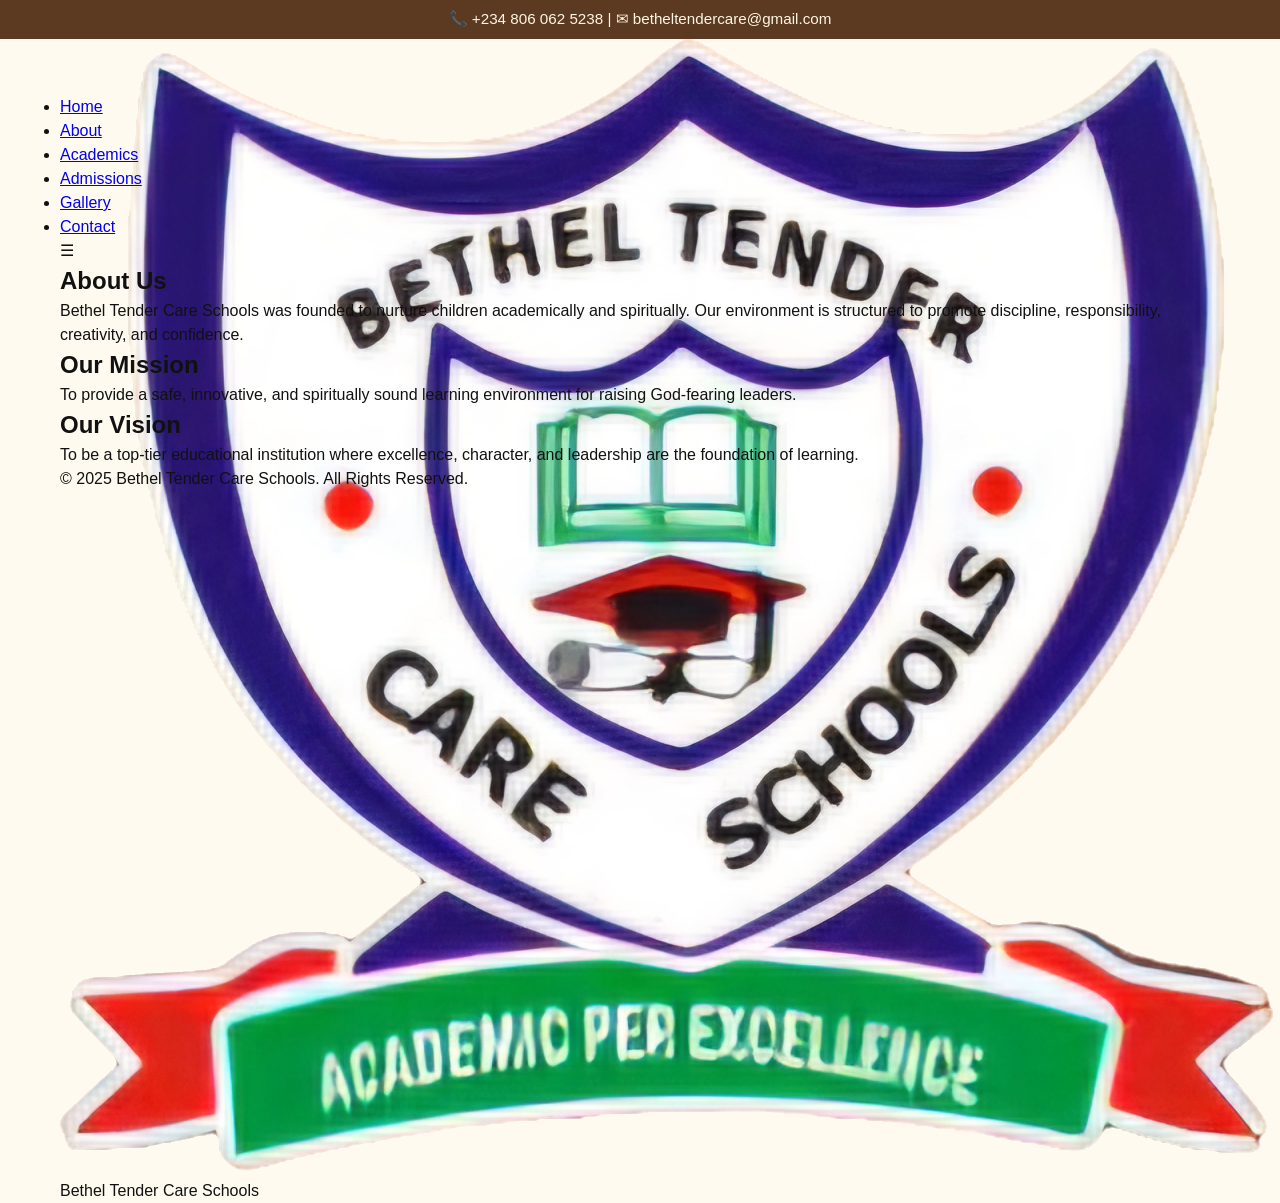
==== about.html @ 253cc8bd "update" ====
<!DOCTYPE html>
<html lang="en">
<head>
  <meta charset="UTF-8" />
  <meta name="viewport" content="width=device-width, initial-scale=1.0"/>
  <title>About Us - Bethel Tender Care Schools</title>
  <link rel="stylesheet" href="styleabt.css" />
  <script src="js/script.js" defer></script>
</head>
<body>

  <div class="top-bar">
    <p>📞 +234 806 062 5238 | ✉ betheltendercare@gmail.com</p>
  </div>

  <header>
    <div class="container nav-container">
      <div class="logo">
        <img src="logo.png" alt="Logo">
        <span>Bethel Tender Care Schools</span>
      </div>
      <nav id="navbar">
        <ul id="nav-links">
          <li><a href="index.html">Home</a></li>
          <li><a href="about.html" class="active">About</a></li>
          <li><a href="academics.html">Academics</a></li>
          <li><a href="admission.html">Admissions</a></li>
          <li><a href="gallery.html">Gallery</a></li>
          <li><a href="contact.html">Contact</a></li>
        </ul>
        <div class="menu-toggle" id="mobile-menu">☰</div>
      </nav>
    </div>
  </header>

  <section class="about-page">
    <div class="container">
      <h1>About Us</h1>
      <p>
        Bethel Tender Care Schools was founded to nurture children academically and spiritually. Our environment is structured to promote discipline, responsibility, creativity, and confidence.
      </p>
      <h2>Our Mission</h2>
      <p>To provide a safe, innovative, and spiritually sound learning environment for raising God-fearing leaders.</p>
      <h2>Our Vision</h2>
      <p>To be a top-tier educational institution where excellence, character, and leadership are the foundation of learning.</p>
    </div>
  </section>

  <footer>
    <div class="container">
      <p>&copy; 2025 Bethel Tender Care Schools. All Rights Reserved.</p>
    </div>
  </footer>

</body>
</html>
---- styleabt.css ----
/* ===== Base Reset ===== */
* {
  box-sizing: border-box;
  margin: 0;
  padding: 0;
  font-family: "Segoe UI", Arial, sans-serif;
}

body {
  background: #f8f9fa;
  color: #333;
  line-height: 1.6;
}

/* ===== Top Bar ===== */
.top-bar {
  background: #003366;
  color: #fff;
  font-size: 0.9rem;
  padding: 0.5rem 0;
  text-align: center;
}

/* ===== Header ===== */
.site-header {
  background: #fff;
  border-bottom: 2px solid #eee;
  padding: 1rem 0;
}

.header-inner {
  display: flex;
  align-items: center;
  justify-content: space-between;
}

.brand {
  display: flex;
  align-items: center;
}

.logo {
  height: 50px;
  margin-right: 10px;
}

.school-name {
  font-weight: bold;
  font-size: 1.2rem;
  color: #4e342e;
}

/* ===== Navigation ===== */
.nav ul {
  list-style: none;
  display: flex;
  gap: 1rem;
}

.nav a {
  text-decoration: none;
  color: #4e342e;
  font-weight: 500;
}

.nav a.cta {
  background: #4e342e;
  color: #fff;
  padding: 0.5rem 1rem;
  border-radius: 5px;
}

/* ===== Base / Reset ===== */
:root{
  --primary:#4e342e;
  --accent:#fffb7a;
  --muted:#6b7280;
  --bg:#f7f9fc;
  --glass: rgba(255,255,255,0.85);
  --card-shadow: 0 8px 20px rgba(12,32,63,0.08);
}
*{box-sizing:border-box;margin:0;padding:0}
body{
  font-family: "Segoe UI", Roboto, system-ui, -apple-system, "Helvetica Neue", Arial;
  color:#111;
  background: #fffaf0;
  -webkit-font-smoothing:antialiased;
  -moz-osx-font-smoothing:grayscale;
  line-height:1.5;
}
.container{max-width:1200px;margin:0 auto;padding:0 20px}

/* ===== Top Bar ===== */
.top-bar{
  background:var(--primary);
  color:#fdf6e3;
  font-size:0.95rem;
  padding:8px 0;
}
.top-bar .container{display:flex;justify-content:center;align-items:center}

/* ===== Header & Nav ===== */
.site-header{background:rgba(255,255,255,0.95);position:sticky;top:0;z-index:999;border-bottom:1px solid rgba(0,64,128,0.06)}
.header-inner{display:flex;align-items:center;justify-content:space-between;padding:12px 0}
.brand{display:flex;align-items:center;gap:12px}
.logo{height:56px;width:auto}
.school-name{font-weight:700;color:var(--primary);display:block}
.tagline{font-size:0.82rem;color:var(--muted)}
.nav{display:flex}
.nav ul{display:flex;gap:18px;align-items:center;list-style:none}
.nav a{color:var(--primary);text-decoration:none;font-weight:600;padding:6px 8px;border-radius:6px;transition:all .18s}
.nav a:hover{background:rgba(0,64,128,0.06)}
.nav .cta {
    background: var(--primary);
    color:#fdf6e3;
    padding: 8px 20px; /* enough space so text stays in one line */
    border-radius: 8px;
    white-space: nowrap; /* prevents text wrapping */
    display: inline-flex;
    align-items: center;
    justify-content: center;
    height: 40px;
}
.nav-toggle{display:none;background:none;border:0;font-size:1.4rem}

:root {
  --primary: #5c3a21;   /* Chocolate */
  --accent: #a97449;    /* Lighter chocolate for buttons/accents */
  --bg: #f8f3e7;        /* Cream background */
  --muted: #7a5c48;     /* Muted brown text */
  --card-shadow: 0 2px 8px rgba(0,0,0,0.12);
}

/* ===== HERO (parallax-ready) ===== */
.hero {
  min-height: 80vh;
  display: flex; align-items: center; justify-content: center; text-align: center;
  background-image: url('main.jpg'); /* REPLACE with your hero image */
  background-size: cover; background-position: center;
  position: relative; color: #fdf6e3; padding: 60px 20px;
}
.hero::before {
  content: "";
  position: absolute; inset: 0;
  background: linear-gradient(180deg, rgba(0,20,48,0.45),rgba(0,20,48,0.45));
}
.hero-inner { position: relative; z-index: 2; max-width: 980px; }
.hero-title { font-size: clamp(1.8rem, 4.2vw, 3.6rem); margin-bottom: 12px; font-weight: 800; letter-spacing: -0.02em; }
.hero-sub { font-size: 1.05rem; margin-bottom: 22px; opacity: 0.95; }
.hero-ctas { display: flex; gap: 12px; justify-content: center; flex-wrap: wrap; }

/* button styles */
.btn { display: inline-block; padding: 10px 18px; border-radius: 8px; text-decoration: none; font-weight: 700; }
.btn-primary { background: var(--accent); color: #fff; }
.btn-ghost { background: transparent; border: 1px solid rgba(255,255,255,0.25); color: #f8f3e7; }

/* ===== Sections ===== */
.section { padding: 72px 0; background: var(--bg); }
.section.alt { background: #fff; }
.section h2 { font-size: 1.6rem; color: var(--primary); margin-bottom: 12px; }
.lead { color: var(--muted); margin-bottom: 18px; }

/* ===== About grid ===== */
.about-grid { display: grid; grid-template-columns: 1fr 1fr; gap: 28px; align-items: center; }
.about-media img { width: 100%; height: 420px; object-fit: cover; border-radius: 12px; box-shadow: var(--card-shadow); }
.list-check { margin: 14px 0 18px; list-style: none; padding-left: 0; }
.list-check li { position: relative; padding-left: 28px; margin-bottom: 8px; }
.list-check li:before { content: "✓"; position: absolute; left: 0; color: var(--accent); font-weight: 700; }

/* ===== Features grid ===== */
.features-grid { display: grid; grid-template-columns: repeat(auto-fit,minmax(220px,1fr)); gap: 18px; margin-top: 18px; }
.feature { background: #fff; padding: 18px; border-radius: 10px; box-shadow: var(--card-shadow); text-align: center; }
.feature img { width: 56px; height: 56px; margin-bottom: 12px; opacity: 0.95; }

/* ===== Card grid ===== */
.card-grid { display: grid; grid-template-columns: repeat(auto-fit,minmax(220px,1fr)); gap: 18px; margin-top: 18px; }
.card { background: #fff; padding: 20px; border-radius: 10px; box-shadow: var(--card-shadow); }
.prog { background: #fff; padding: 18px; border-radius: 10px; box-shadow: var(--card-shadow); }

/* ===== Media row ===== */
.media-row { display: flex; gap: 28px; align-items: center; }
.media-row.reverse { flex-direction: row-reverse; }
.media-left img, .media-right img { width: 100%; height: 320px; object-fit: cover; border-radius: 10px; box-shadow: var(--card-shadow); }
.media-left, .media-right { flex: 1; }

/* ===== Stats / counters ===== */
.stats-grid { display: flex; gap: 18px; justify-content: space-between; margin-top: 18px; }
.stat { background: #fff; padding: 18px; border-radius: 10px; text-align: center; flex: 1; box-shadow: var(--card-shadow); }
.stat .count { font-size: 1.8rem; color: var(--primary); display: block; }

/* ===== Gallery grid ===== */
.gallery-grid { display: grid; grid-template-columns: repeat(auto-fit,minmax(220px,1fr)); gap: 12px; }
.gallery-grid .gallery-item { width: 100%; height: 180px; object-fit: cover; border-radius: 8px; cursor: pointer; transition: transform .28s; box-shadow: var(--card-shadow); }
.gallery-grid .gallery-item:hover { transform: translateY(-6px); }

/* ===== Video wrap ===== */
.video-wrap video { width: 100%; max-height: 520px; border-radius: 12px; box-shadow: var(--card-shadow); display: block; }

/* ===== Testimonials stylings ===== */
.testimonials {
  text-align: center;
  padding: 50px 20px;
  background: #f9f9f9;
}

.testimonials h2 {
  color: #004080;
  margin-bottom: 20px;
}

.testimonial-container {
  position: relative;
  max-width: 700px;
  margin: 0 auto;
  min-height: 120px;
}

.testimonial {
  display: none;
  font-style: italic;
  font-size: 1.1rem;
  color: #333;
}

.testimonial.active {
  display: block;
  animation: fadeIn 0.7s ease-in-out;
}

.testimonial span {
  display: block;
  margin-top: 10px;
  font-weight: bold;
  color: #004080;
}

.testimonial-buttons {
  margin-top: 15px;
}

.testimonial-buttons button {
  background: #004080;
  color: #fff;
  border: none;
  padding: 8px 14px;
  margin: 0 5px;
  border-radius: 5px;
  cursor: pointer;
}

.testimonial-buttons button:hover {
  background: #0066cc;
}

@keyframes fadeIn {
  from { opacity: 0; transform: translateY(10px); }
  to { opacity: 1; transform: translateY(0); }
}

/* ===== Teachers grid ===== */
.teacher-grid{display:grid;grid-template-columns:repeat(auto-fit,minmax(220px,1fr));gap:18px;margin-top:18px}
.teacher-card{background:#fff;padding:18px;border-radius:10px;text-align:center;box-shadow:var(--card-shadow)}
.teacher-card img{width:100%;height:220px;object-fit:cover;border-radius:8px;margin-bottom:12px}

/* ===== Timeline & events ===== */
.timeline{list-style:none;padding-left:0;margin-top:12px}
.timeline li{background:#fff;padding:12px;border-radius:8px;margin-bottom:8px;box-shadow:var(--card-shadow)}
.events-grid{display:grid;grid-template-columns:repeat(auto-fit,minmax(220px,1fr));gap:12px}
.event-card{background:#fff;padding:16px;border-radius:8px;box-shadow:var(--card-shadow)}

/* ===== Table ===== */
.fees-table{width:100%;border-collapse:collapse;margin-top:12px}
.fees-table th,.fees-table td{padding:12px;border:1px solid #eee;text-align:left}
.muted{color:var(--muted);font-size:0.95rem}

/* ===== FAQ accordion ===== */
.faq-list{margin-top:12px}
.faq-item{margin-bottom:8px}
.faq-q{width:100%;text-align:left;padding:12px;background:#fff;border-radius:8px;border:1px solid rgba(0,0,0,0.04);cursor:pointer;font-weight:700}
.faq-a{padding:12px 14px;background:#fff;border-radius:8px;border:1px solid rgba(0,0,0,0.04);display:none;margin-top:6px}

/* ===== CTA Banner ===== */
.cta-banner{background:linear-gradient(90deg,var(--accent),#f0c400);padding:36px 20px;text-align:center;border-radius:12px;margin:18px auto}
.cta-banner .large{padding:14px 26px;font-size:1.05rem}

/* ===== Footer ===== */
.site-footer{background:#0b1b2b;color:#fff;padding:28px 0;margin-top:18px}
.footer-grid{display:grid;grid-template-columns:repeat(auto-fit,minmax(180px,1fr));gap:18px}
.footer-links{list-style:none;padding-left:0}
.footer-links a{color:#fff;text-decoration:none;opacity:.9;display:block;margin-bottom:6px}

/* ===== Utility classes ===== */
.lead{font-size:1.02rem;color:var(--muted);margin-bottom:12px}

/* ===== Lightbox (gallery) ===== */
.lightbox{
  position:fixed;inset:0;background:rgba(0,0,0,0.8);display:flex;align-items:center;justify-content:center;z-index:2000;opacity:0;pointer-events:none;transition:opacity .25s
}
.lightbox.visible{opacity:1;pointer-events:auto}
.lightbox img{max-width:90%;max-height:90%;border-radius:8px;box-shadow:0 20px 60px rgba(0,0,0,0.6)}

/* ===== Responsive ===== */
@media (max-width:960px){
  .about-grid{grid-template-columns:1fr}
  .media-row{flex-direction:column}
  .nav ul{display:none}
  .nav-toggle{display:block}
}
@media (max-width:640px){
  .hero-title{font-size:1.8rem}
  .stat .count{font-size:1.2rem}
  .gallery-grid .gallery-item{height:130px}
  .media-left img,.media-right img{height:200px}
}
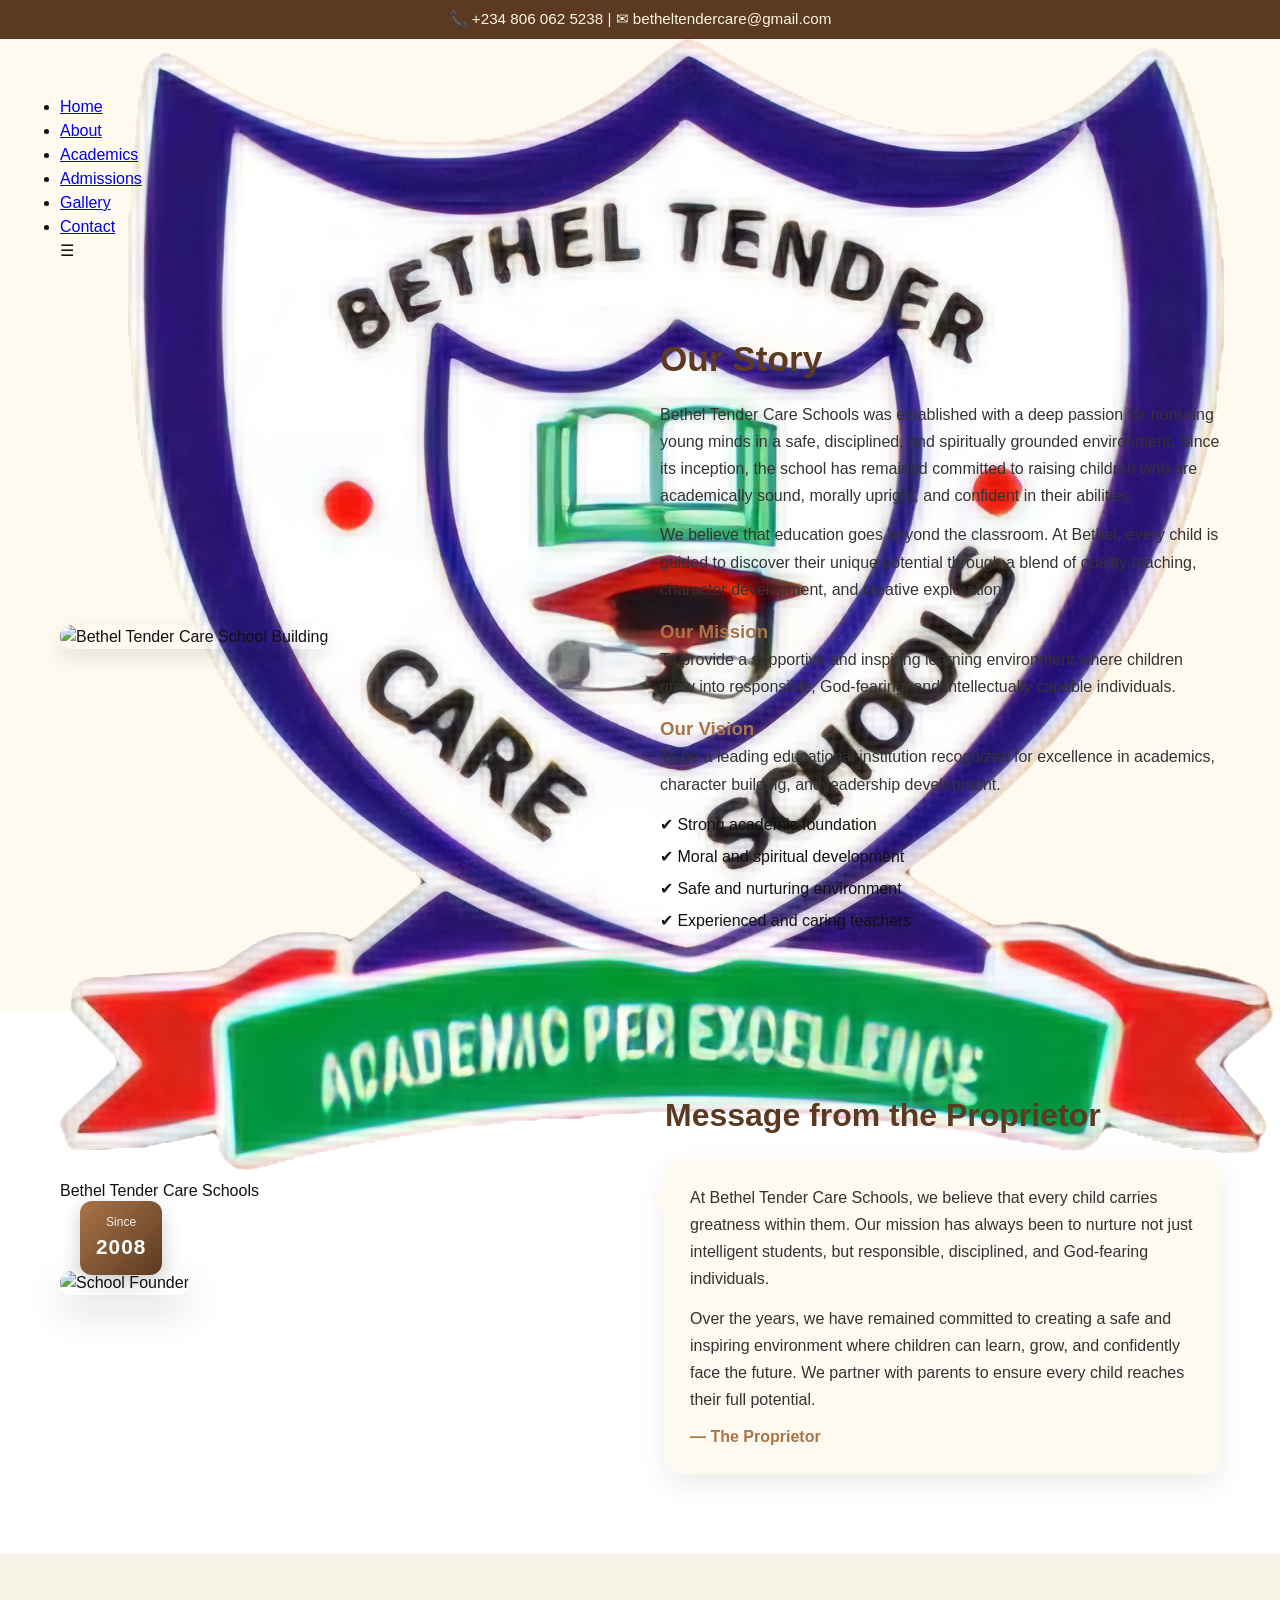
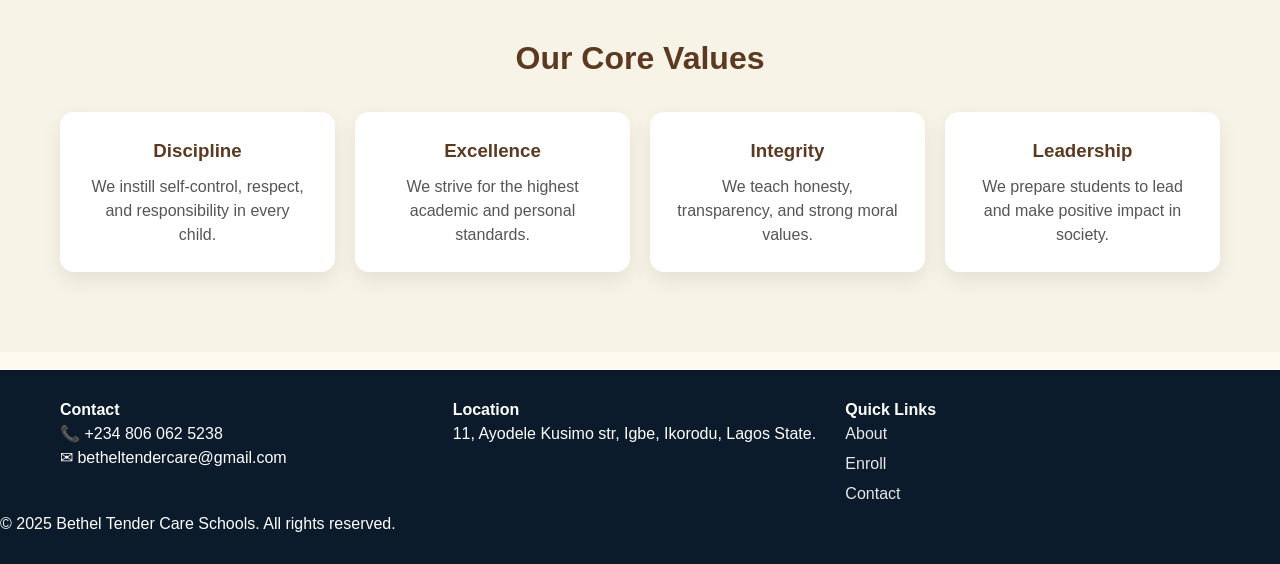
==== commit 3f4bedc6: "update" ====
--- a/about.html
+++ b/about.html
@@ -33,24 +33,148 @@
     </div>
   </header>
 
-  <section class="about-page">
-    <div class="container">
-      <h1>About Us</h1>
+  <section class="school-bio">
+  <div class="container bio-grid">
+
+    <!-- Image Side -->
+    <div class="bio-image">
+      <img src="school-building.jpg" alt="Bethel Tender Care School Building">
+    </div>
+
+    <!-- Text Side -->
+    <div class="bio-content">
+      <h1>Our Story</h1>
+
       <p>
-        Bethel Tender Care Schools was founded to nurture children academically and spiritually. Our environment is structured to promote discipline, responsibility, creativity, and confidence.
+        Bethel Tender Care Schools was established with a deep passion for nurturing young minds
+        in a safe, disciplined, and spiritually grounded environment. Since its inception,
+        the school has remained committed to raising children who are academically sound,
+        morally upright, and confident in their abilities.
       </p>
-      <h2>Our Mission</h2>
-      <p>To provide a safe, innovative, and spiritually sound learning environment for raising God-fearing leaders.</p>
-      <h2>Our Vision</h2>
-      <p>To be a top-tier educational institution where excellence, character, and leadership are the foundation of learning.</p>
+
+      <p>
+        We believe that education goes beyond the classroom. At Bethel, every child is guided
+        to discover their unique potential through a blend of quality teaching, character
+        development, and creative exploration.
+      </p>
+
+      <h3>Our Mission</h3>
+      <p>
+        To provide a supportive and inspiring learning environment where children grow into
+        responsible, God-fearing, and intellectually capable individuals.
+      </p>
+
+      <h3>Our Vision</h3>
+      <p>
+        To be a leading educational institution recognized for excellence in academics,
+        character building, and leadership development.
+      </p>
+
+      <!-- Highlight Points -->
+      <ul class="bio-highlights">
+        <li>✔ Strong academic foundation</li>
+        <li>✔ Moral and spiritual development</li>
+        <li>✔ Safe and nurturing environment</li>
+        <li>✔ Experienced and caring teachers</li>
+      </ul>
+
     </div>
-  </section>
 
-  <footer>
-    <div class="container">
-      <p>&copy; 2025 Bethel Tender Care Schools. All Rights Reserved.</p>
+  </div>
+</section>
+
+<!-- ===== FOUNDER SECTION ===== -->
+<section class="founder-section">
+  <div class="container founder-grid">
+
+    <div class="founder-image">
+  <img src="founder.jpg" alt="School Founder">
+
+  <!-- Badge -->
+  <div class="since-badge">
+    <span>Since</span>
+    <strong>2008</strong>
+  </div>
+</div>
+
+    <!-- Founder Message -->
+    <div class="founder-content">
+      <h2>Message from the Proprietor</h2>
+
+      <div class="speech-card">
+        <p>
+          At Bethel Tender Care Schools, we believe that every child carries
+          greatness within them. Our mission has always been to nurture not just
+          intelligent students, but responsible, disciplined, and God-fearing individuals.
+        </p>
+
+        <p>
+          Over the years, we have remained committed to creating a safe and
+          inspiring environment where children can learn, grow, and confidently
+          face the future. We partner with parents to ensure every child reaches
+          their full potential.
+        </p>
+
+        <span class="founder-name">— The Proprietor</span>
+      </div>
+    </div>
+
+  </div>
+</section>
+
+
+<!-- ===== VALUES SECTION ===== -->
+<section class="values-section">
+  <div class="container">
+    <h2>Our Core Values</h2>
+
+    <div class="values-grid">
+      <div class="value-card">
+        <h3>Discipline</h3>
+        <p>We instill self-control, respect, and responsibility in every child.</p>
+      </div>
+
+      <div class="value-card">
+        <h3>Excellence</h3>
+        <p>We strive for the highest academic and personal standards.</p>
+      </div>
+
+      <div class="value-card">
+        <h3>Integrity</h3>
+        <p>We teach honesty, transparency, and strong moral values.</p>
+      </div>
+
+      <div class="value-card">
+        <h3>Leadership</h3>
+        <p>We prepare students to lead and make positive impact in society.</p>
+      </div>
+    </div>
+  </div>
+</section>
+
+ <!-- 17 — Contact & Footer -->
+  <footer class="site-footer">
+    <div class="container footer-grid">
+      <div>
+        <h4>Contact</h4>
+        <p>📞 +234 806 062 5238<br/>✉ betheltendercare@gmail.com</p>
+      </div>
+      <div>
+        <h4>Location</h4>
+        <p>11, Ayodele Kusimo str, Igbe, Ikorodu, Lagos State.</p>
+      </div>
+      <div>
+        <h4>Quick Links</h4>
+        <ul class="footer-links">
+          <li><a href="about.html">About</a></li>
+          <li><a href="enroll.html">Enroll</a></li>
+          <li><a href="https://wa.me/2348060625238">Contact</a></li>
+        </ul>
+      </div>
+    </div>
+    <div class="copyright">
+      &copy; 2025 Bethel Tender Care Schools. All rights reserved.
     </div>
   </footer>
-
 </body>
 </html>
--- a/styleabt.css
+++ b/styleabt.css
@@ -311,4 +311,220 @@
   .stat .count{font-size:1.2rem}
   .gallery-grid .gallery-item{height:130px}
   .media-left img,.media-right img{height:200px}
-}              +}              
+
+/* ===== SCHOOL BIO SECTION ===== */
+.school-bio {
+  padding: 70px 0;
+  background: #fffaf0;
+}
+
+.bio-grid {
+  display: grid;
+  grid-template-columns: 1fr 1fr;
+  gap: 40px;
+  align-items: center;
+}
+
+/* Image */
+.bio-image img {
+  width: 100%;
+  height: 420px;
+  object-fit: cover;
+  border-radius: 12px;
+  box-shadow: 0 8px 20px rgba(0,0,0,0.1);
+}
+
+/* Text */
+.bio-content h1 {
+  font-size: 2.2rem;
+  color: #5c3a21;
+  margin-bottom: 15px;
+}
+
+.bio-content h3 {
+  margin-top: 15px;
+  color: #a97449;
+}
+
+.bio-content p {
+  margin-bottom: 12px;
+  color: #333;
+  line-height: 1.7;
+}
+
+/* Highlights */
+.bio-highlights {
+  list-style: none;
+  margin-top: 15px;
+}
+
+.bio-highlights li {
+  margin-bottom: 8px;
+  font-weight: 500;
+}
+
+/* Responsive */
+@media (max-width: 768px) {
+  .bio-grid {
+    grid-template-columns: 1fr;
+  }
+
+  .bio-image img {
+    height: 250px;
+  }
+}
+
+/* ===== FOUNDER SECTION ===== */
+.founder-section {
+  padding: 80px 0;
+  background: #fff;
+}
+
+.founder-grid {
+  display: grid;
+  grid-template-columns: 1fr 1fr;
+  gap: 50px;
+  align-items: center;
+}
+
+/* Image */
+.founder-image img {
+  width: 100%;
+  height: 450px;
+  object-fit: cover;
+  border-radius: 16px;
+  box-shadow: 0 15px 40px rgba(0,0,0,0.15);
+}
+
+/* Content */
+.founder-content h2 {
+  font-size: 2rem;
+  color: #5c3a21;
+  margin-bottom: 20px;
+}
+
+/* Speech Card */
+.speech-card {
+  background: #fffaf0;
+  padding: 25px;
+  border-radius: 16px;
+  box-shadow: 0 10px 30px rgba(0,0,0,0.08);
+  position: relative;
+}
+
+/* Speech bubble effect */
+.speech-card::before {
+  content: "";
+  position: absolute;
+  left: -10px;
+  top: 30px;
+  width: 20px;
+  height: 20px;
+  background: #fffaf0;
+  transform: rotate(45deg);
+}
+
+.speech-card p {
+  margin-bottom: 12px;
+  line-height: 1.7;
+  color: #333;
+}
+
+.founder-name {
+  display: block;
+  margin-top: 10px;
+  font-weight: bold;
+  color: #a97449;
+}
+
+
+/* ===== VALUES SECTION ===== */
+.values-section {
+  padding: 80px 0;
+  background: #f8f3e7;
+  text-align: center;
+}
+
+.values-section h2 {
+  font-size: 2rem;
+  color: #5c3a21;
+  margin-bottom: 30px;
+}
+
+/* Grid */
+.values-grid {
+  display: grid;
+  grid-template-columns: repeat(auto-fit, minmax(220px, 1fr));
+  gap: 20px;
+}
+
+/* Cards */
+.value-card {
+  background: #fff;
+  padding: 25px;
+  border-radius: 14px;
+  box-shadow: 0 8px 20px rgba(0,0,0,0.08);
+  transition: 0.3s;
+}
+
+.value-card h3 {
+  color: #5c3a21;
+  margin-bottom: 10px;
+}
+
+.value-card p {
+  color: #555;
+}
+
+/* Hover effect */
+.value-card:hover {
+  transform: translateY(-8px);
+  box-shadow: 0 15px 35px rgba(0,0,0,0.12);
+}
+
+
+/* ===== RESPONSIVE ===== */
+@media (max-width: 768px) {
+  .founder-grid {
+    grid-template-columns: 1fr;
+  }
+
+  .founder-image img {
+    height: 300px;
+  }
+}
+
+/* Make image container relative */
+.founder-image {
+  position: relative;
+}
+
+/* Badge styling */
+.since-badge {
+  position: absolute;
+  bottom: 20px;
+  left: 20px;
+
+  background: linear-gradient(135deg, #a97449, #5c3a21);
+  color: #fff;
+  padding: 12px 16px;
+  border-radius: 12px;
+
+  box-shadow: 0 8px 20px rgba(0,0,0,0.2);
+
+  text-align: center;
+}
+
+/* Small text */
+.since-badge span {
+  display: block;
+  font-size: 0.75rem;
+  opacity: 0.9;
+}
+
+/* Big year */
+.since-badge strong {
+  font-size: 1.3rem;
+  letter-spacing: 1px;
+}
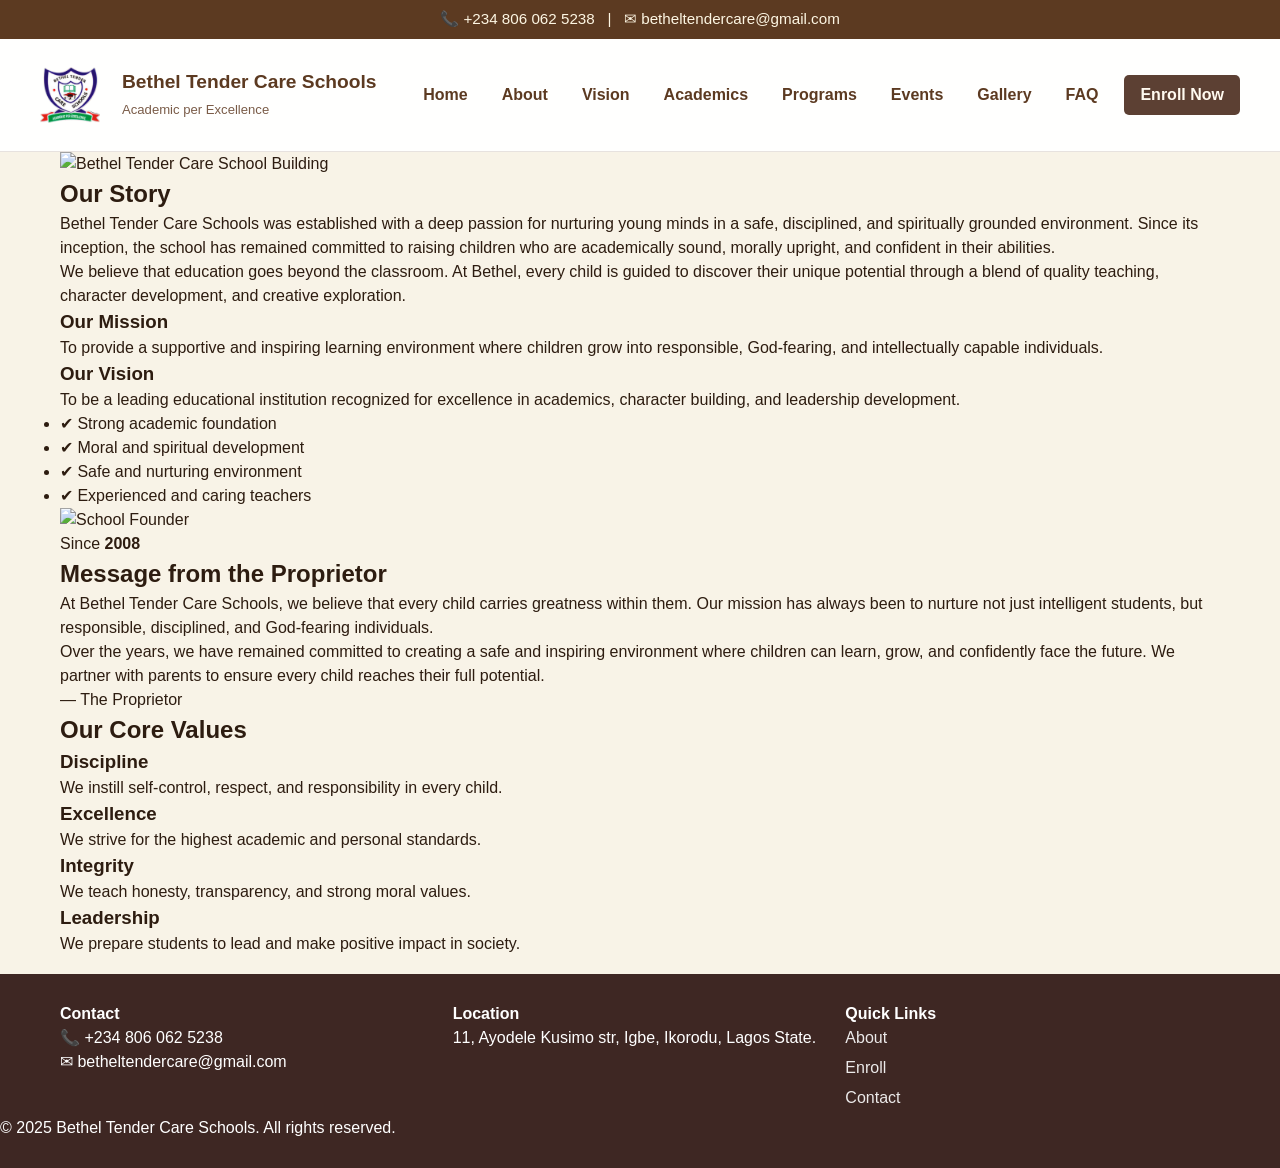
==== commit a53acd88: "update" ====
--- a/about.html
+++ b/about.html
@@ -1,34 +1,46 @@
 <!DOCTYPE html>
 <html lang="en">
 <head>
-  <meta charset="UTF-8" />
-  <meta name="viewport" content="width=device-width, initial-scale=1.0"/>
-  <title>About Us - Bethel Tender Care Schools</title>
-  <link rel="stylesheet" href="styleabt.css" />
-  <script src="js/script.js" defer></script>
+  <meta charset="utf-8" />
+  <meta name="viewport" content="width=device-width,initial-scale=1" />
+  <title>Bethel Tender Care Schools — Home</title>
+  <link rel="stylesheet" href="style.css" />
 </head>
 <body>
-
+  <!-- Top bar -->
   <div class="top-bar">
-    <p>📞 +234 806 062 5238 | ✉ betheltendercare@gmail.com</p>
+    <div class="container">
+      📞 +234 806 062 5238 &nbsp; | &nbsp; ✉ betheltendercare@gmail.com
+    </div>
   </div>
 
-  <header>
-    <div class="container nav-container">
-      <div class="logo">
-        <img src="logo.png" alt="Logo">
-        <span>Bethel Tender Care Schools</span>
+  <!-- Header / Nav -->
+  <header class="site-header">
+    <div class="container header-inner">
+      <div class="brand">
+        <img src="logo.png" alt="Bethel Tender Care logo" class="logo" />
+        <div class="brand-text">
+          <span class="school-name">Bethel Tender Care Schools</span>
+          <span class="tagline">Academic per Excellence</span>
+        </div>
       </div>
-      <nav id="navbar">
-        <ul id="nav-links">
-          <li><a href="index.html">Home</a></li>
-          <li><a href="about.html" class="active">About</a></li>
-          <li><a href="academics.html">Academics</a></li>
-          <li><a href="admission.html">Admissions</a></li>
-          <li><a href="gallery.html">Gallery</a></li>
-          <li><a href="contact.html">Contact</a></li>
+
+      <button id="navToggle" aria-expanded="false" aria-controls="mainNav" class="nav-toggle">
+        ☰
+      </button>
+
+      <nav id="mainNav" class="nav">
+        <ul>
+          <li><a href="#hero">Home</a></li>
+          <li><a href="#about">About</a></li>
+          <li><a href="#vision">Vision</a></li>
+          <li><a href="#academics">Academics</a></li>
+          <li><a href="#programs">Programs</a></li>
+          <li><a href="#events">Events</a></li>
+          <li><a href="#gallery">Gallery</a></li>
+          <li><a href="#faq">FAQ</a></li>
+          <li><a class="cta" href="enroll.html">Enroll Now</a></li>
         </ul>
-        <div class="menu-toggle" id="mobile-menu">☰</div>
       </nav>
     </div>
   </header>
--- a/style.css
+++ b/style.css
@@ -0,0 +1,338 @@
+/* ===== Base Reset ===== */
+* {
+  box-sizing: border-box;
+  margin: 0;
+  padding: 0;
+  font-family: "Segoe UI", Arial, sans-serif;
+}
+
+body {
+  background: #fffaf0; /* cream background */
+  color: #3e2b20;      /* dark cocoa text */
+  line-height: 1.6;
+}
+
+/* ===== Top Bar ===== */
+.top-bar {
+  background: #4e342e; /* chocolate */
+  color: #fdf6e3;      /* cream text */
+  font-size: 0.9rem;
+  padding: 0.5rem 0;
+  text-align: center;
+}
+
+/* ===== Header ===== */
+.site-header {
+  background: #fff;
+  border-bottom: 2px solid #eee;
+  padding: 1rem 0;
+}
+
+.header-inner {
+  display: flex;
+  align-items: center;
+  justify-content: space-between;
+}
+
+.brand {
+  display: flex;
+  align-items: center;
+}
+
+.logo {
+  height: 50px;
+  margin-right: 10px;
+}
+
+.school-name {
+  font-weight: bold;
+  font-size: 1.2rem;
+  color: #5c4033; /* chocolate */
+}
+
+/* ===== Navigation ===== */
+.nav ul {
+  list-style: none;
+  display: flex;
+  gap: 1rem;
+}
+
+.nav a {
+  text-decoration: none;
+  color: #5c4033; /* chocolate */
+  font-weight: 500;
+}
+
+.nav a.cta {
+  background: #5c4033; /* chocolate button */
+  color: #fffaf0;      /* cream text */
+  padding: 0.5rem 1rem;
+  border-radius: 5px;
+}
+
+/* ===== Base / Reset ===== */
+:root{
+  --primary:#5c4033;       /* chocolate */
+  --accent:#d2b48c;        /* tan/cream accent */
+  --muted:#7a6a5a;         /* cocoa muted */
+  --bg:#fffaf0;            /* cream */
+  --glass: rgba(255,255,255,0.85);
+  --card-shadow: 0 8px 20px rgba(92,64,51,0.08);
+}
+*{box-sizing:border-box;margin:0;padding:0}
+body{
+  font-family: "Segoe UI", Roboto, system-ui, -apple-system, "Helvetica Neue", Arial;
+  color:#2d1c10;
+  background: var(--bg);
+  -webkit-font-smoothing:antialiased;
+  -moz-osx-font-smoothing:grayscale;
+  line-height:1.5;
+}
+.container{max-width:1200px;margin:0 auto;padding:0 20px}
+
+/* ===== Top Bar ===== */
+.top-bar{
+  background:var(--primary);
+  color:#fdf6e3;
+  font-size:0.95rem;
+  padding:8px 0;
+}
+.top-bar .container{display:flex;justify-content:center;align-items:center}
+
+/* ===== Header & Nav ===== */
+.site-header{background:rgba(255,255,255,0.95);position:sticky;top:0;z-index:999;border-bottom:1px solid rgba(92,64,51,0.15)}
+.header-inner{display:flex;align-items:center;justify-content:space-between;padding:12px 0}
+.brand{display:flex;align-items:center;gap:12px}
+.logo{height:56px;width:auto}
+.school-name{font-weight:700;color:var(--primary);display:block}
+.tagline{font-size:0.82rem;color:var(--muted)}
+.nav{display:flex}
+.nav ul{display:flex;gap:18px;align-items:center;list-style:none}
+.nav a{color:var(--primary);text-decoration:none;font-weight:600;padding:6px 8px;border-radius:6px;transition:all .18s}
+.nav a:hover{background:rgba(92,64,51,0.08)}
+.nav .cta {
+    background: var(--primary);
+    color:#fdf6e3;
+    padding: 8px 20px;
+    border-radius: 8px;
+    white-space: nowrap;
+    display: inline-flex;
+    align-items: center;
+    justify-content: center;
+    height: 40px;
+}
+.nav-toggle{display:none;background:none;border:0;font-size:1.4rem}
+
+:root {
+  --primary: #5c3a21;   /* Chocolate */
+  --accent: #a97449;    /* Lighter chocolate for buttons/accents */
+  --bg: #f8f3e7;        /* Cream background */
+  --muted: #7a5c48;     /* Muted brown text */
+  --card-shadow: 0 2px 8px rgba(0,0,0,0.12);
+}
+
+/* ===== HERO (parallax-ready) ===== */
+.hero {
+  min-height: 80vh;
+  display: flex; align-items: center; justify-content: center; text-align: center;
+  background-image: url('main.jpg'); /* REPLACE with your hero image */
+  background-size: cover; background-position: center;
+  position: relative; color: #f8f3e7; padding: 60px 20px;
+}
+.hero::before {
+  background: rgba(0,0,0,0.5);
+}
+
+.hero-inner { position: relative; z-index: 2; max-width: 980px; }
+.hero-title { font-size: clamp(1.8rem, 4.2vw, 3.6rem); margin-bottom: 12px; font-weight: 800; letter-spacing: -0.02em; }
+.hero-sub { font-size: 1.05rem; margin-bottom: 22px; opacity: 0.95; }
+.hero-ctas { display: flex; gap: 12px; justify-content: center; flex-wrap: wrap; }
+
+/* button styles */
+.btn { display: inline-block; padding: 10px 18px; border-radius: 8px; text-decoration: none; font-weight: 700; }
+.btn-primary { background: var(--accent); color: #fff; }
+.btn-ghost { background: transparent; border: 1px solid rgba(255,255,255,0.25); color: #f8f3e7; }
+.btn:hover {
+  transform: translateY(-2px);
+  box-shadow: 0 6px 14px rgba(0,0,0,0.15);
+}
+
+/* ===== Sections ===== */
+.section { padding: 72px 0; background: var(--bg); }
+.section.alt { background: #fff; }
+.section h2 { font-size: 1.6rem; color: var(--primary); margin-bottom: 12px; }
+.lead { color: var(--muted); margin-bottom: 18px; }
+
+/* ===== About grid ===== */
+.about-grid { display: grid; grid-template-columns: 1fr 1fr; gap: 28px; align-items: center; }
+.about-media img { width: 100%; height: 420px; object-fit: cover; border-radius: 12px; box-shadow: var(--card-shadow); }
+.list-check { margin: 14px 0 18px; list-style: none; padding-left: 0; }
+.list-check li { position: relative; padding-left: 28px; margin-bottom: 8px; }
+.list-check li:before { content: "✓"; position: absolute; left: 0; color: var(--accent); font-weight: 700; }
+
+/* ===== Features grid ===== */
+.features-grid { display: grid; grid-template-columns: repeat(auto-fit,minmax(220px,1fr)); gap: 18px; margin-top: 18px; }
+.feature { background: #fff; padding: 18px; border-radius: 10px; box-shadow: var(--card-shadow); text-align: center; }
+.feature img { width: 56px; height: 56px; margin-bottom: 12px; opacity: 0.95; }
+
+/* ===== Card grid ===== */
+.card-grid { display: grid; grid-template-columns: repeat(auto-fit,minmax(220px,1fr)); gap: 18px; margin-top: 18px; }
+.card { background: #fff; padding: 20px; border-radius: 10px; box-shadow: var(--card-shadow); }
+.prog { background: #fff; padding: 18px; border-radius: 10px; box-shadow: var(--card-shadow); }
+.card:hover, .feature:hover {
+  transform: translateY(-5px);
+  transition: 0.3s;
+}
+
+/* ===== Media row ===== */
+.media-row { display: flex; gap: 28px; align-items: center; }
+.media-row.reverse { flex-direction: row-reverse; }
+.media-left img, .media-right img { width: 100%; height: 320px; object-fit: cover; border-radius: 10px; box-shadow: var(--card-shadow); }
+.media-left, .media-right { flex: 1; }
+
+/* ===== Stats / counters ===== */
+.stats-grid { display: flex; gap: 18px; justify-content: space-between; margin-top: 18px; }
+.stat { background: #fff; padding: 18px; border-radius: 10px; text-align: center; flex: 1; box-shadow: var(--card-shadow); }
+.stat .count { font-size: 1.8rem; color: var(--primary); display: block; }
+
+/* ===== Gallery grid ===== */
+.gallery-grid { display: grid; grid-template-columns: repeat(auto-fit,minmax(220px,1fr)); gap: 12px; }
+.gallery-grid .gallery-item { width: 100%; height: 180px; object-fit: cover; border-radius: 8px; cursor: pointer; transition: transform .28s; box-shadow: var(--card-shadow); }
+.gallery-grid .gallery-item:hover { transform: translateY(-6px); }
+
+/* ===== Video wrap ===== */
+.video-wrap video { width: 100%; max-height: 520px; border-radius: 12px; box-shadow: var(--card-shadow); display: block; }
+
+/* ===== Testimonials stylings ===== */
+.testimonials {
+  text-align: center;
+  padding: 50px 20px;
+  background: #fdf5e6; /* cream background */
+}
+
+.testimonials h2 {
+  color: var(--primary);
+  margin-bottom: 20px;
+}
+
+.testimonial-container {
+  position: relative;
+  max-width: 700px;
+  margin: 0 auto;
+  min-height: 120px;
+}
+
+.testimonial {
+  display: none;
+  font-style: italic;
+  font-size: 1.1rem;
+  color: #3e2b20;
+}
+
+.testimonial.active {
+  display: block;
+  animation: fadeIn 0.7s ease-in-out;
+}
+
+.testimonial span {
+  display: block;
+  margin-top: 10px;
+  font-weight: bold;
+  color: var(--primary);
+}
+
+.testimonial-buttons {
+  margin-top: 15px;
+}
+
+.testimonial-buttons button {
+  background: var(--primary);
+  color: #fffaf0;
+  border: none;
+  padding: 8px 14px;
+  margin: 0 5px;
+  border-radius: 5px;
+  cursor: pointer;
+}
+
+.testimonial-buttons button:hover {
+  background: #3e2723; /* deeper chocolate */
+}
+
+@keyframes fadeIn {
+  from { opacity: 0; transform: translateY(10px); }
+  to { opacity: 1; transform: translateY(0); }
+}
+
+/* ===== Teachers grid ===== */
+.teacher-grid{display:grid;grid-template-columns:repeat(auto-fit,minmax(220px,1fr));gap:18px;margin-top:18px}
+.teacher-card{background:#fff;padding:18px;border-radius:10px;text-align:center;box-shadow:var(--card-shadow)}
+.teacher-card img{width:100%;height:220px;object-fit:cover;border-radius:8px;margin-bottom:12px}
+
+/* ===== Timeline & events ===== */
+.timeline{list-style:none;padding-left:0;margin-top:12px}
+.timeline li{background:#fff;padding:12px;border-radius:8px;margin-bottom:8px;box-shadow:var(--card-shadow)}
+.events-grid{display:grid;grid-template-columns:repeat(auto-fit,minmax(220px,1fr));gap:12px}
+.event-card{background:#fff;padding:16px;border-radius:8px;box-shadow:var(--card-shadow)}
+
+/* ===== Table ===== */
+.fees-table{width:100%;border-collapse:collapse;margin-top:12px}
+.fees-table th,.fees-table td{padding:12px;border:1px solid #eee;text-align:left}
+.muted{color:var(--muted);font-size:0.95rem}
+
+/* ===== FAQ accordion ===== */
+.faq-list{margin-top:12px}
+.faq-item{margin-bottom:8px}
+.faq-q{width:100%;text-align:left;padding:12px;background:#fff;border-radius:8px;border:1px solid rgba(0,0,0,0.04);cursor:pointer;font-weight:700}
+.faq-a{padding:12px 14px;background:#fff;border-radius:8px;border:1px solid rgba(0,0,0,0.04);display:none;margin-top:6px}
+
+/* ===== CTA Banner ===== */
+.cta-banner{background:linear-gradient(90deg,var(--accent),#f0c400);padding:36px 20px;text-align:center;border-radius:12px;margin:18px auto}
+.cta-banner .large{padding:14px 26px;font-size:1.05rem}
+
+/* ===== Footer ===== */
+.site-footer{background:#0b1b2b;color:#fff;padding:28px 0;margin-top:18px}
+.footer-grid{display:grid;grid-template-columns:repeat(auto-fit,minmax(180px,1fr));gap:18px}
+.footer-links{list-style:none;padding-left:0}
+.footer-links a{color:#fff;text-decoration:none;opacity:.9;display:block;margin-bottom:6px}
+
+/* ===== Utility classes ===== */
+.lead{font-size:1.02rem;color:var(--muted);margin-bottom:12px}
+
+/* ===== Lightbox (gallery) ===== */
+.lightbox{
+  position:fixed;inset:0;background:rgba(0,0,0,0.8);display:flex;align-items:center;justify-content:center;z-index:2000;opacity:0;pointer-events:none;transition:opacity .25s
+}
+.lightbox.visible{opacity:1;pointer-events:auto}
+.lightbox img{max-width:90%;max-height:90%;border-radius:8px;box-shadow:0 20px 60px rgba(0,0,0,0.6)}
+
+/* ===== Responsive ===== */
+@media (max-width:960px){
+  .about-grid{grid-template-columns:1fr}
+  .media-row{flex-direction:column}
+  .nav ul{display:none}
+  .nav-toggle{display:block}
+}
+@media (max-width:640px){
+  .hero-title{font-size:1.8rem}
+  .stat .count{font-size:1.2rem}
+  .gallery-grid .gallery-item{height:130px}
+  .media-left img,.media-right img{height:200px}
+}
+
+.nav ul.show {
+  display: flex;
+  flex-direction: column;
+  background: white;
+  position: absolute;
+  top: 70px;
+  right: 20px;
+  padding: 15px;
+  border-radius: 10px;
+  box-shadow: 0 10px 25px rgba(0,0,0,0.1);
+}
+
+
+/* ===== Footer ===== */
+.site-footer{background:#3e2723;color:#fff;padding:28px 0;margin-top:18px}
+.footer-links a{color:#fff;text-decoration:none;opacity:.9;display:block;margin-bottom:6px}
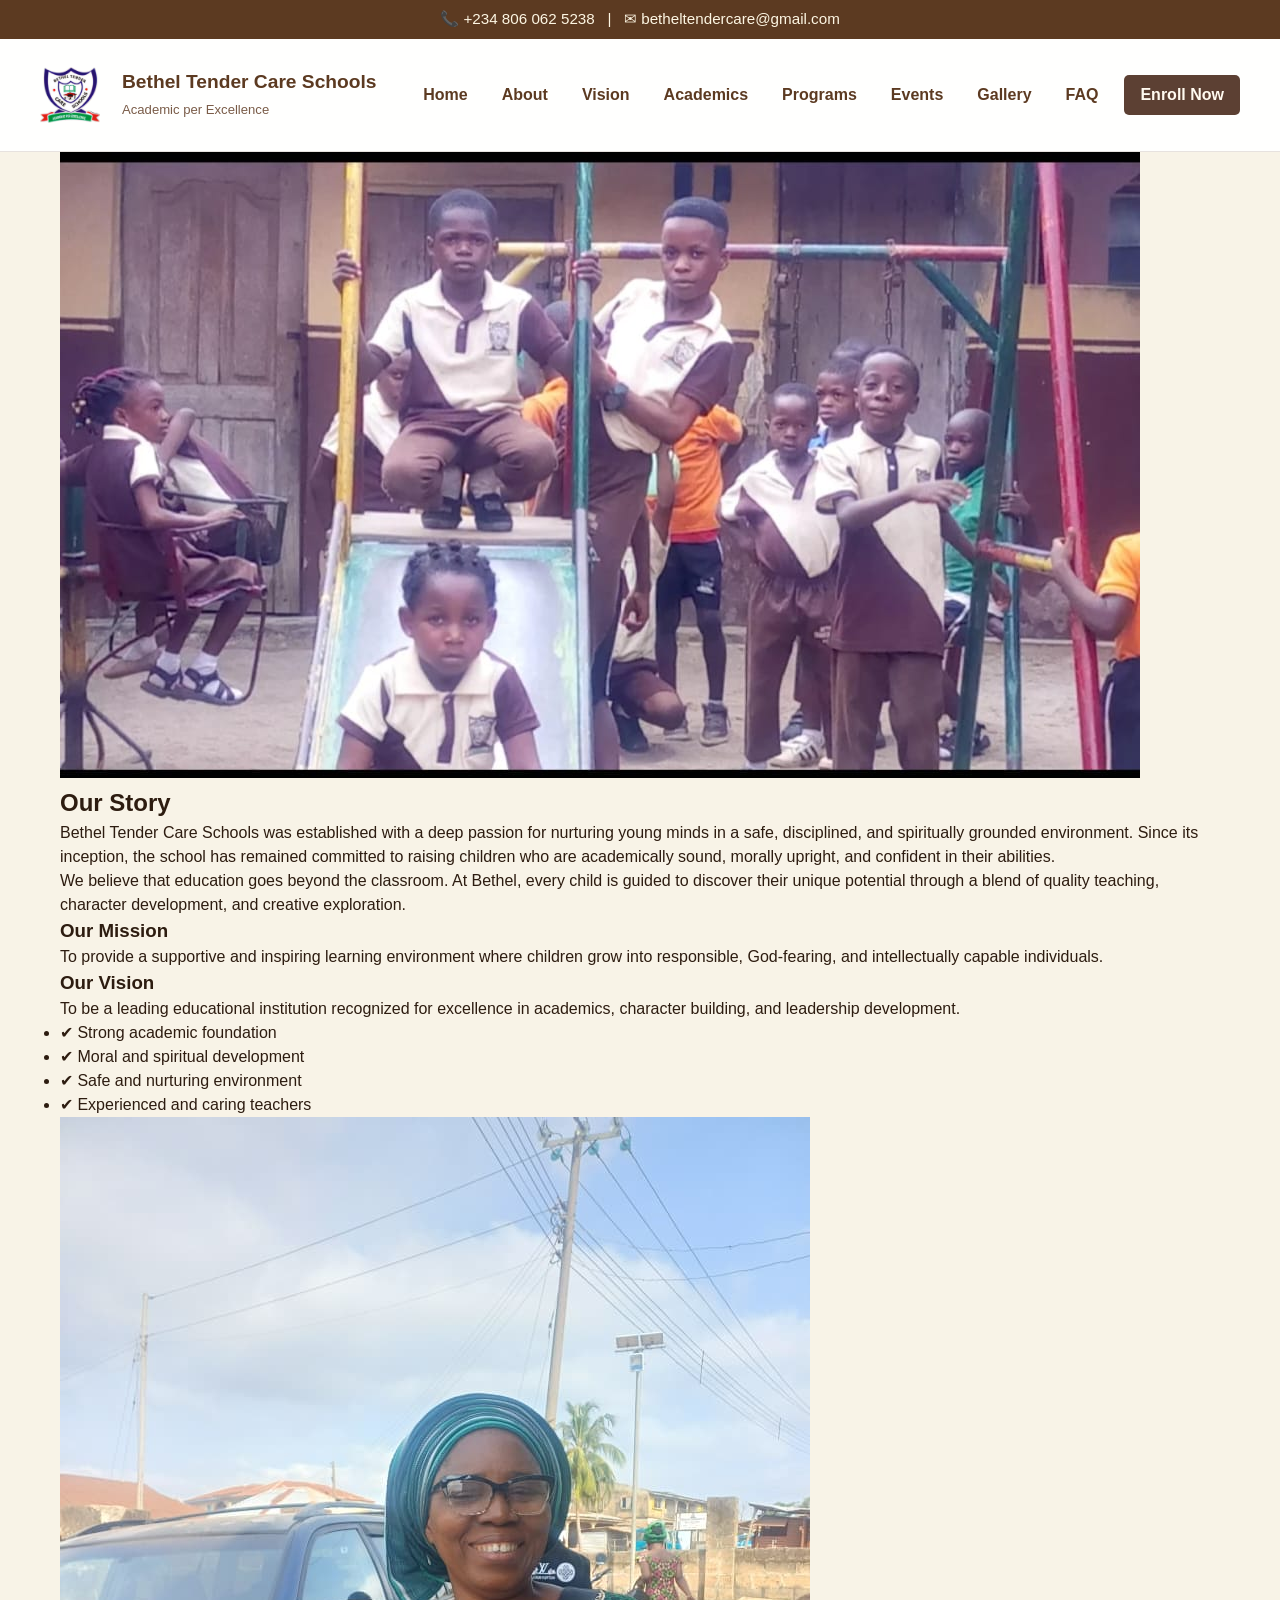
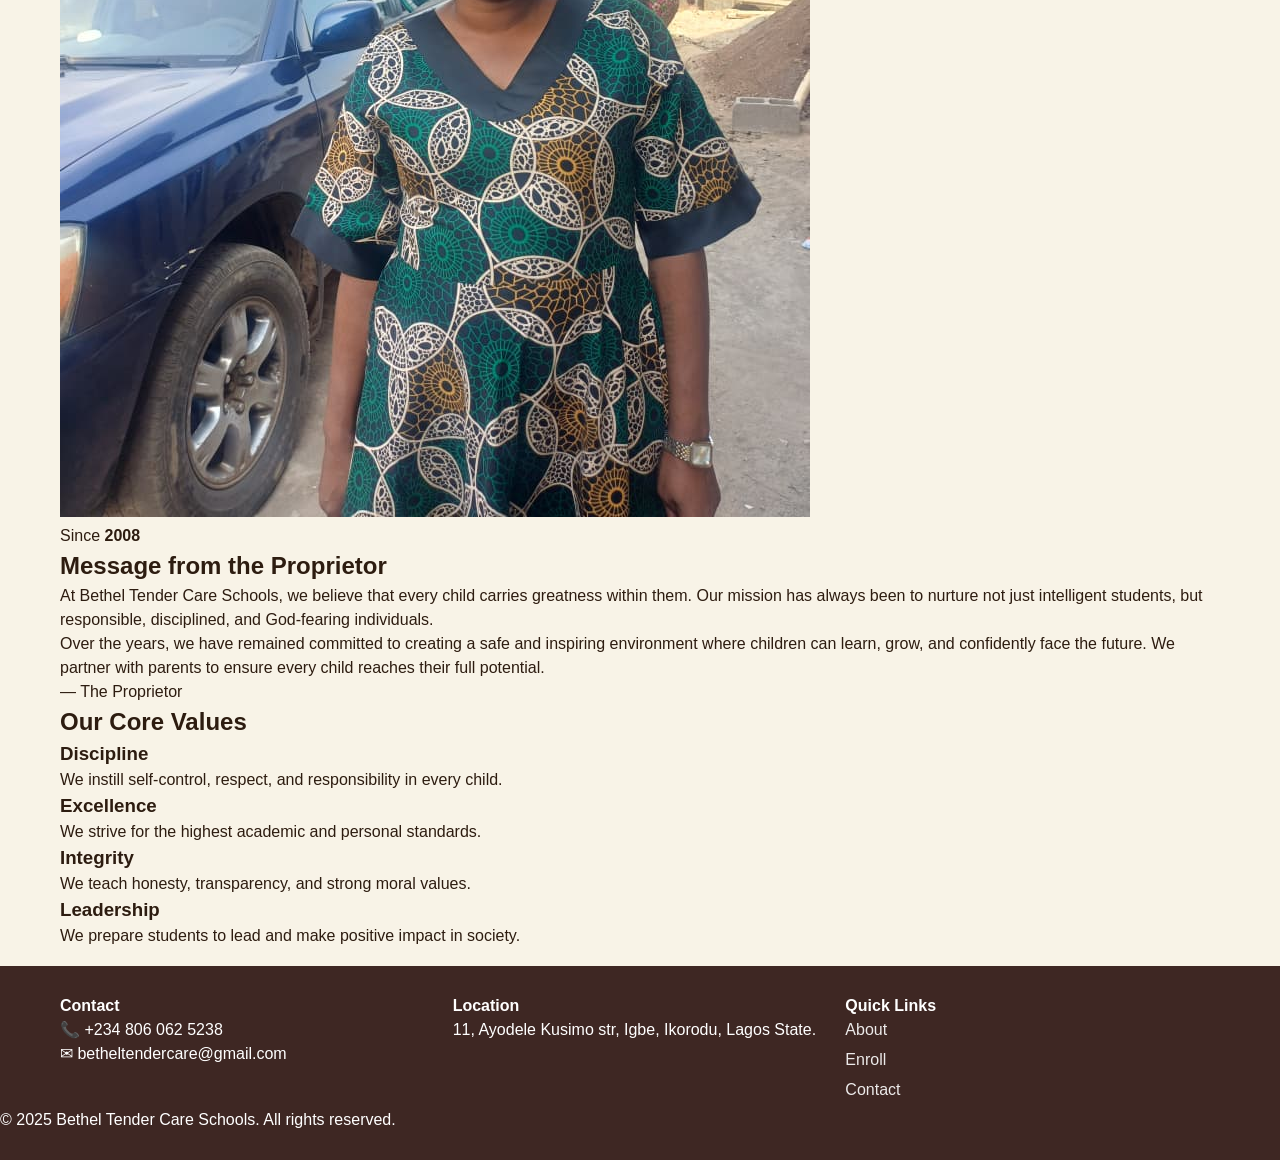
==== commit bb81045f: "update" ====
--- a/about.html
+++ b/about.html
@@ -50,7 +50,7 @@
 
     <!-- Image Side -->
     <div class="bio-image">
-      <img src="school-building.jpg" alt="Bethel Tender Care School Building">
+      <img src="sch.jpeg" alt="Bethel Tender Care School Building">
     </div>
 
     <!-- Text Side -->
@@ -100,7 +100,7 @@
   <div class="container founder-grid">
 
     <div class="founder-image">
-  <img src="founder.jpg" alt="School Founder">
+  <img src="owner.jpeg" alt="School Founder">
 
   <!-- Badge -->
   <div class="since-badge">
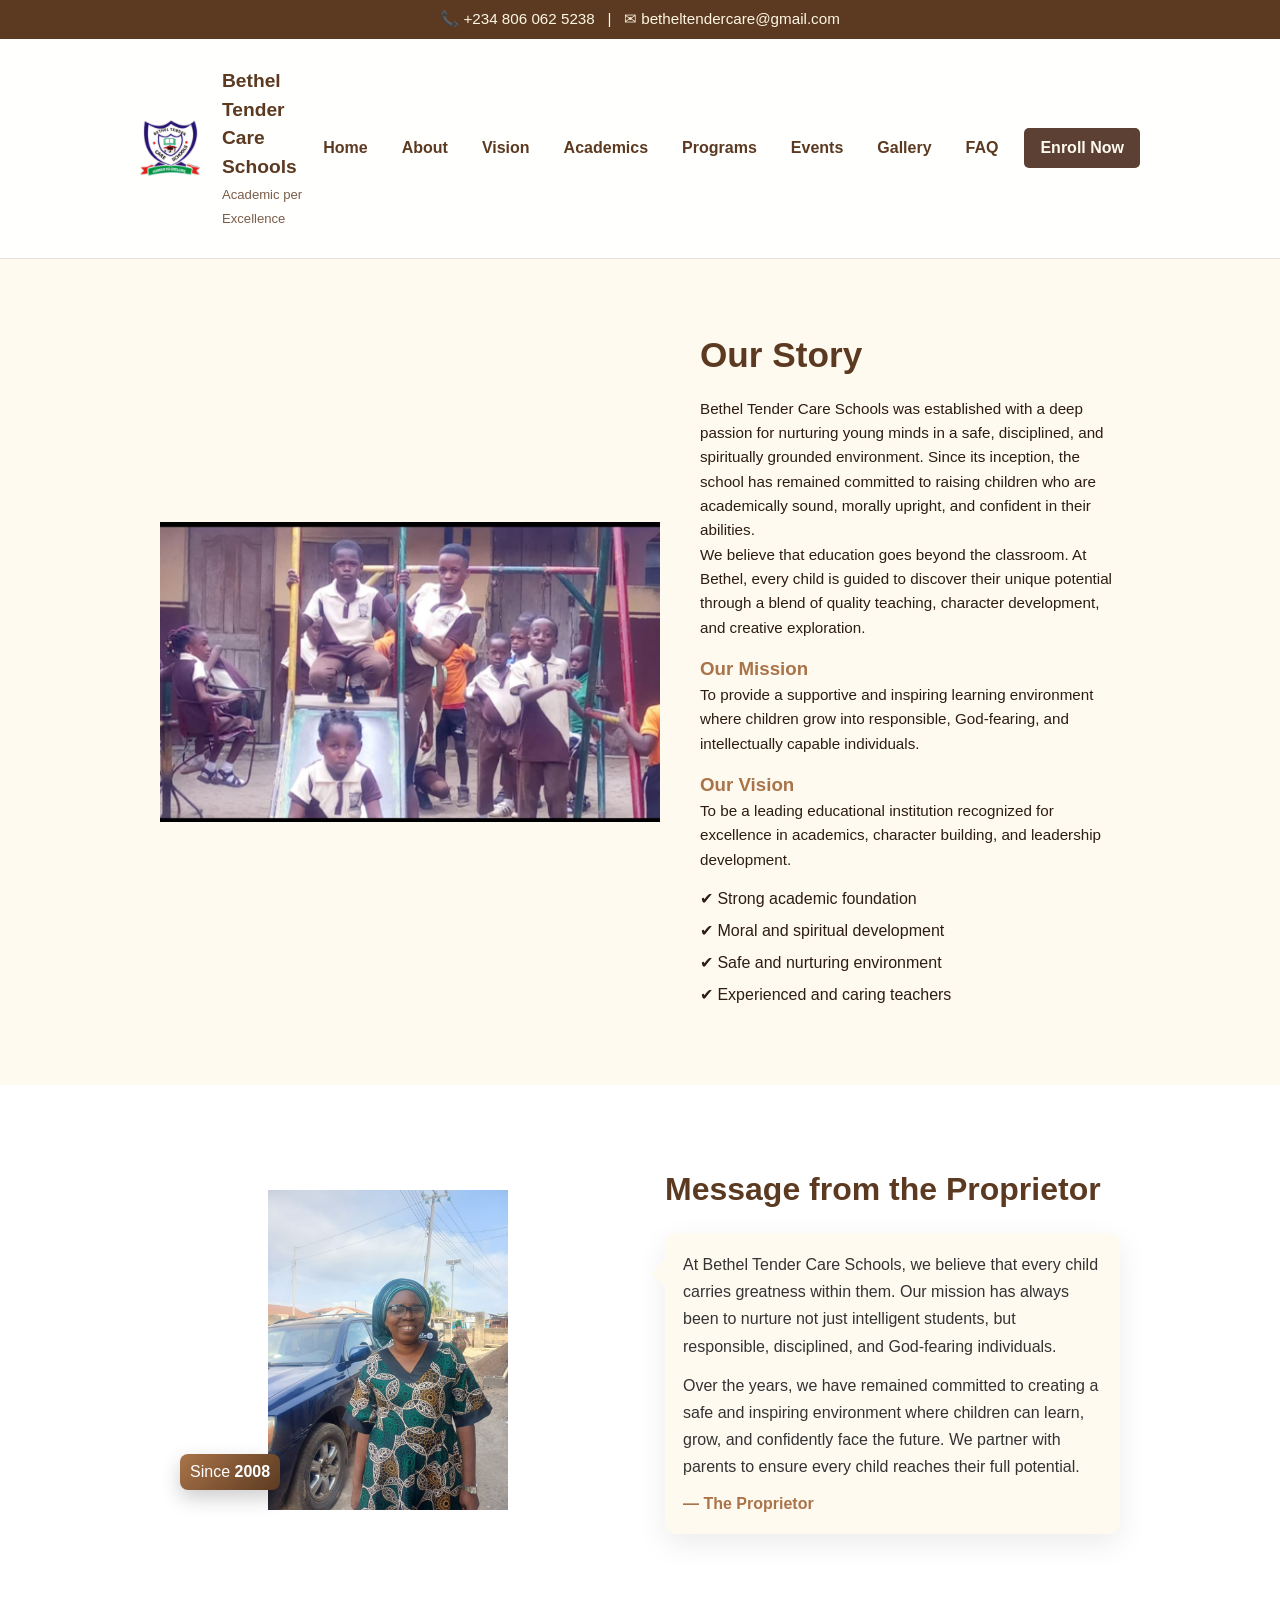
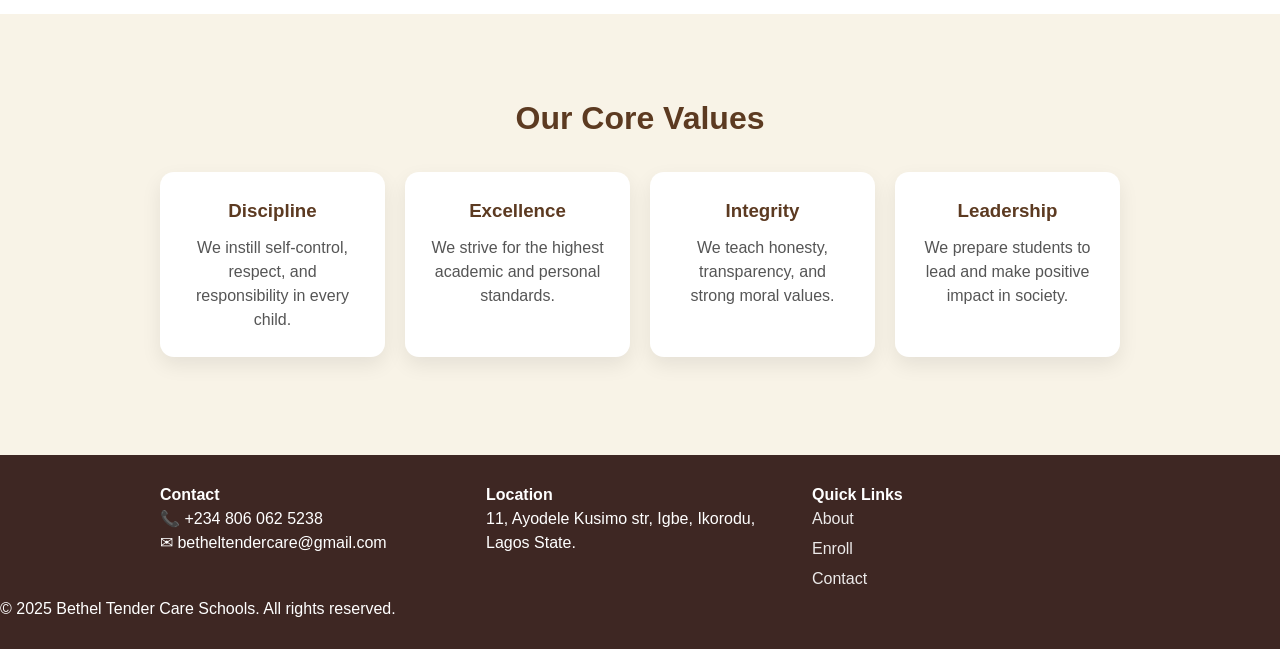
==== commit 2c640c07: "update" ====
--- a/about.html
+++ b/about.html
@@ -4,7 +4,7 @@
   <meta charset="utf-8" />
   <meta name="viewport" content="width=device-width,initial-scale=1" />
   <title>Bethel Tender Care Schools — Home</title>
-  <link rel="stylesheet" href="style.css" />
+  <link rel="stylesheet" href="styleabt.css" />
 </head>
 <body>
   <!-- Top bar -->
--- a/styleabt.css
+++ b/styleabt.css
@@ -0,0 +1,547 @@
+/* ===== Base Reset ===== */
+* {
+  box-sizing: border-box;
+  margin: 0;
+  padding: 0;
+  font-family: "Segoe UI", Arial, sans-serif;
+}
+
+body {
+  background: #fffaf0; /* cream background */
+  color: #3e2b20;      /* dark cocoa text */
+  line-height: 1.6;
+}
+
+/* ===== Top Bar ===== */
+.top-bar {
+  background: #4e342e; /* chocolate */
+  color: #fdf6e3;      /* cream text */
+  font-size: 0.9rem;
+  padding: 0.5rem 0;
+  text-align: center;
+}
+
+/* ===== Header ===== */
+.site-header {
+  background: #fff;
+  border-bottom: 2px solid #eee;
+  padding: 1rem 0;
+}
+
+.header-inner {
+  display: flex;
+  align-items: center;
+  justify-content: space-between;
+}
+
+.brand {
+  display: flex;
+  align-items: center;
+}
+
+.logo {
+  height: 50px;
+  margin-right: 10px;
+}
+
+.school-name {
+  font-weight: bold;
+  font-size: 1.2rem;
+  color: #5c4033; /* chocolate */
+}
+
+/* ===== Navigation ===== */
+.nav ul {
+  list-style: none;
+  display: flex;
+  gap: 1rem;
+}
+
+.nav a {
+  text-decoration: none;
+  color: #5c4033; /* chocolate */
+  font-weight: 500;
+}
+
+.nav a.cta {
+  background: #5c4033; /* chocolate button */
+  color: #fffaf0;      /* cream text */
+  padding: 0.5rem 1rem;
+  border-radius: 5px;
+}
+
+/* ===== Base / Reset ===== */
+:root{
+  --primary:#5c4033;       /* chocolate */
+  --accent:#d2b48c;        /* tan/cream accent */
+  --muted:#7a6a5a;         /* cocoa muted */
+  --bg:#fffaf0;            /* cream */
+  --glass: rgba(255,255,255,0.85);
+  --card-shadow: 0 8px 20px rgba(92,64,51,0.08);
+}
+*{box-sizing:border-box;margin:0;padding:0}
+body{
+  font-family: "Segoe UI", Roboto, system-ui, -apple-system, "Helvetica Neue", Arial;
+  color:#2d1c10;
+  background: var(--bg);
+  -webkit-font-smoothing:antialiased;
+  -moz-osx-font-smoothing:grayscale;
+  line-height:1.5;
+}
+.container{max-width:1000px;margin:0 auto;padding:0 20px}
+
+/* ===== Top Bar ===== */
+.top-bar{
+  background:var(--primary);
+  color:#fdf6e3;
+  font-size:0.95rem;
+  padding:8px 0;
+}
+.top-bar .container{display:flex;justify-content:center;align-items:center}
+
+/* ===== Header & Nav ===== */
+.site-header{background:rgba(255,255,255,0.95);position:sticky;top:0;z-index:999;border-bottom:1px solid rgba(92,64,51,0.15)}
+.header-inner{display:flex;align-items:center;justify-content:space-between;padding:12px 0}
+.brand{display:flex;align-items:center;gap:12px}
+.logo{height:56px;width:auto}
+.school-name{font-weight:700;color:var(--primary);display:block}
+.tagline{font-size:0.82rem;color:var(--muted)}
+.nav{display:flex}
+.nav ul{display:flex;gap:18px;align-items:center;list-style:none}
+.nav a{color:var(--primary);text-decoration:none;font-weight:600;padding:6px 8px;border-radius:6px;transition:all .18s}
+.nav a:hover{background:rgba(92,64,51,0.08)}
+.nav .cta {
+    background: var(--primary);
+    color:#fdf6e3;
+    padding: 8px 20px;
+    border-radius: 8px;
+    white-space: nowrap;
+    display: inline-flex;
+    align-items: center;
+    justify-content: center;
+    height: 40px;
+}
+.nav-toggle{display:none;background:none;border:0;font-size:1.4rem}
+
+:root {
+  --primary: #5c3a21;   /* Chocolate */
+  --accent: #a97449;    /* Lighter chocolate for buttons/accents */
+  --bg: #f8f3e7;        /* Cream background */
+  --muted: #7a5c48;     /* Muted brown text */
+  --card-shadow: 0 2px 8px rgba(0,0,0,0.12);
+}
+
+/* ===== HERO (parallax-ready) ===== */
+.hero {
+  min-height: 80vh;
+  display: flex; align-items: center; justify-content: center; text-align: center;
+  background-image: url('main.jpg'); /* REPLACE with your hero image */
+  background-size: cover; background-position: center;
+  position: relative; color: #f8f3e7; padding: 60px 20px;
+}
+.hero::before {
+  background: rgba(0,0,0,0.5);
+}
+
+.hero-inner { position: relative; z-index: 2; max-width: 980px; }
+.hero-title { font-size: clamp(1.8rem, 4.2vw, 3.6rem); margin-bottom: 12px; font-weight: 800; letter-spacing: -0.02em; }
+.hero-sub { font-size: 1.05rem; margin-bottom: 22px; opacity: 0.95; }
+.hero-ctas { display: flex; gap: 12px; justify-content: center; flex-wrap: wrap; }
+
+/* button styles */
+.btn { display: inline-block; padding: 10px 18px; border-radius: 8px; text-decoration: none; font-weight: 700; }
+.btn-primary { background: var(--accent); color: #fff; }
+.btn-ghost { background: transparent; border: 1px solid rgba(255,255,255,0.25); color: #f8f3e7; }
+.btn:hover {
+  transform: translateY(-2px);
+  box-shadow: 0 6px 14px rgba(0,0,0,0.15);
+}
+
+/* ===== Sections ===== */
+.section { padding: 60px 0; background: var(--bg); }
+.section.alt { background: #fff; }
+.section h2 { font-size: 1.6rem; color: var(--primary); margin-bottom: 12px; }
+.lead { color: var(--muted); margin-bottom: 18px; }
+
+/* ===== About grid ===== */
+.about-grid { display: grid; grid-template-columns: 1fr 1fr; gap: 28px; align-items: center; }
+.about-media img { width: 100%; height: 420px; object-fit: cover; border-radius: 12px; box-shadow: var(--card-shadow); }
+.list-check { margin: 14px 0 18px; list-style: none; padding-left: 0; }
+.list-check li { position: relative; padding-left: 28px; margin-bottom: 8px; }
+.list-check li:before { content: "✓"; position: absolute; left: 0; color: var(--accent); font-weight: 700; }
+
+/* ===== Features grid ===== */
+.features-grid { display: grid; grid-template-columns: repeat(auto-fit,minmax(220px,1fr)); gap: 18px; margin-top: 18px; }
+.feature { background: #fff; padding: 18px; border-radius: 10px; box-shadow: var(--card-shadow); text-align: center; }
+.feature img { width: 56px; height: 56px; margin-bottom: 12px; opacity: 0.95; }
+
+/* ===== Card grid ===== */
+.card-grid { display: grid; grid-template-columns: repeat(auto-fit,minmax(220px,1fr)); gap: 18px; margin-top: 18px; }
+.card { background: #fff; padding: 20px; border-radius: 10px; box-shadow: var(--card-shadow); }
+.prog { background: #fff; padding: 18px; border-radius: 10px; box-shadow: var(--card-shadow); }
+.card:hover, .feature:hover {
+  transform: translateY(-5px);
+  transition: 0.3s;
+}
+
+/* ===== Media row ===== */
+.media-row { display: flex; gap: 28px; align-items: center; }
+.media-row.reverse { flex-direction: row-reverse; }
+.media-left img, .media-right img { width: 100%; height: 320px; object-fit: cover; border-radius: 10px; box-shadow: var(--card-shadow); }
+.media-left, .media-right { flex: 1; }
+
+/* ===== Stats / counters ===== */
+.stats-grid { display: flex; gap: 18px; justify-content: space-between; margin-top: 18px; }
+.stat { background: #fff; padding: 18px; border-radius: 10px; text-align: center; flex: 1; box-shadow: var(--card-shadow); }
+.stat .count { font-size: 1.8rem; color: var(--primary); display: block; }
+
+/* ===== Gallery grid ===== */
+.gallery-grid { display: grid; grid-template-columns: repeat(auto-fit,minmax(220px,1fr)); gap: 12px; }
+.gallery-grid .gallery-item { width: 100%; height: 180px; object-fit: cover; border-radius: 8px; cursor: pointer; transition: transform .28s; box-shadow: var(--card-shadow); }
+.gallery-grid .gallery-item:hover { transform: translateY(-6px); }
+
+/* ===== Video wrap ===== */
+.video-wrap video { width: 100%; max-height: 520px; border-radius: 12px; box-shadow: var(--card-shadow); display: block; }
+
+/* ===== Testimonials stylings ===== */
+.testimonials {
+  text-align: center;
+  padding: 50px 20px;
+  background: #fdf5e6; /* cream background */
+}
+
+.testimonials h2 {
+  color: var(--primary);
+  margin-bottom: 20px;
+}
+
+.testimonial-container {
+  position: relative;
+  max-width: 700px;
+  margin: 0 auto;
+  min-height: 120px;
+}
+
+.testimonial {
+  display: none;
+  font-style: italic;
+  font-size: 1.1rem;
+  color: #3e2b20;
+}
+
+.testimonial.active {
+  display: block;
+  animation: fadeIn 0.7s ease-in-out;
+}
+
+.testimonial span {
+  display: block;
+  margin-top: 10px;
+  font-weight: bold;
+  color: var(--primary);
+}
+
+.testimonial-buttons {
+  margin-top: 15px;
+}
+
+.testimonial-buttons button {
+  background: var(--primary);
+  color: #fffaf0;
+  border: none;
+  padding: 8px 14px;
+  margin: 0 5px;
+  border-radius: 5px;
+  cursor: pointer;
+}
+
+.testimonial-buttons button:hover {
+  background: #3e2723; /* deeper chocolate */
+}
+
+@keyframes fadeIn {
+  from { opacity: 0; transform: translateY(10px); }
+  to { opacity: 1; transform: translateY(0); }
+}
+
+/* ===== Teachers grid ===== */
+.teacher-grid{display:grid;grid-template-columns:repeat(auto-fit,minmax(220px,1fr));gap:18px;margin-top:18px}
+.teacher-card{background:#fff;padding:18px;border-radius:10px;text-align:center;box-shadow:var(--card-shadow)}
+.teacher-card img{width:100%;height:220px;object-fit:cover;border-radius:8px;margin-bottom:12px}
+
+/* ===== Timeline & events ===== */
+.timeline{list-style:none;padding-left:0;margin-top:12px}
+.timeline li{background:#fff;padding:12px;border-radius:8px;margin-bottom:8px;box-shadow:var(--card-shadow)}
+.events-grid{display:grid;grid-template-columns:repeat(auto-fit,minmax(220px,1fr));gap:12px}
+.event-card{background:#fff;padding:16px;border-radius:8px;box-shadow:var(--card-shadow)}
+
+/* ===== Table ===== */
+.fees-table{width:100%;border-collapse:collapse;margin-top:12px}
+.fees-table th,.fees-table td{padding:12px;border:1px solid #eee;text-align:left}
+.muted{color:var(--muted);font-size:0.95rem}
+
+/* ===== FAQ accordion ===== */
+.faq-list{margin-top:12px}
+.faq-item{margin-bottom:8px}
+.faq-q{width:100%;text-align:left;padding:12px;background:#fff;border-radius:8px;border:1px solid rgba(0,0,0,0.04);cursor:pointer;font-weight:700}
+.faq-a{padding:12px 14px;background:#fff;border-radius:8px;border:1px solid rgba(0,0,0,0.04);display:none;margin-top:6px}
+
+/* ===== CTA Banner ===== */
+.cta-banner{background:linear-gradient(90deg,var(--accent),#f0c400);padding:36px 20px;text-align:center;border-radius:12px;margin:18px auto}
+.cta-banner .large{padding:14px 26px;font-size:1.05rem}
+
+/* ===== Footer ===== */
+.site-footer{background:#0b1b2b;color:#fff;padding:28px 0;margin-top:18px}
+.footer-grid{display:grid;grid-template-columns:repeat(auto-fit,minmax(180px,1fr));gap:18px}
+.footer-links{list-style:none;padding-left:0}
+.footer-links a{color:#fff;text-decoration:none;opacity:.9;display:block;margin-bottom:6px}
+
+/* ===== Utility classes ===== */
+.lead{font-size:1.02rem;color:var(--muted);margin-bottom:12px}
+
+/* ===== Lightbox (gallery) ===== */
+.lightbox{
+  position:fixed;inset:0;background:rgba(0,0,0,0.8);display:flex;align-items:center;justify-content:center;z-index:2000;opacity:0;pointer-events:none;transition:opacity .25s
+}
+.lightbox.visible{opacity:1;pointer-events:auto}
+.lightbox img{max-width:90%;max-height:90%;border-radius:8px;box-shadow:0 20px 60px rgba(0,0,0,0.6)}
+
+/* ===== Responsive ===== */
+@media (max-width:960px){
+  .about-grid{grid-template-columns:1fr}
+  .media-row{flex-direction:column}
+  .nav ul{display:none}
+  .nav-toggle{display:block}
+}
+@media (max-width:640px){
+  .hero-title{font-size:1.8rem}
+  .stat .count{font-size:1.2rem}
+  .gallery-grid .gallery-item{height:130px}
+  .media-left img,.media-right img{height:200px}
+}
+
+.nav ul.show {
+  display: flex;
+  flex-direction: column;
+  background: white;
+  position: absolute;
+  top: 70px;
+  right: 20px;
+  padding: 15px;
+  border-radius: 10px;
+  box-shadow: 0 10px 25px rgba(0,0,0,0.1);
+}
+
+
+/* ===== Footer ===== */
+.site-footer{background:#3e2723;color:#fff;padding:28px 0;margin-top:18px}
+.footer-links a{color:#fff;text-decoration:none;opacity:.9;display:block;margin-bottom:6px}
+
+
+/* ===== SCHOOL BIO SECTION ===== */
+.school-bio {
+  padding: 70px 0;
+  background: #fffaf0;
+}
+
+.bio-grid {
+  display: grid;
+  grid-template-columns: 1fr 1fr;
+  gap: 40px;
+  align-items: center;
+}
+
+/* Image */
+.bio-image img {
+  height: 300px;
+  max-width: 500px;
+  margin: 0 auto;
+  display: block;
+}
+
+/* Text */
+.bio-content h1 {
+  font-size: 2.2rem;
+  color: #5c3a21;
+  margin-bottom: 15px;
+}
+
+.bio-content h3 {
+  margin-top: 15px;
+  color: #a97449;
+}
+
+.bio-content p {
+  font-size: 0.95rem;
+  line-height: 1.6;
+}
+
+/* Highlights */
+.bio-highlights {
+  list-style: none;
+  margin-top: 15px;
+}
+
+.bio-highlights li {
+  margin-bottom: 8px;
+  font-weight: 500;
+}
+
+/* Responsive */
+@media (max-width: 768px) {
+  .bio-grid {
+    grid-template-columns: 1fr;
+  }
+
+  .bio-image img {
+    height: 250px;
+  }
+}
+
+/* ===== FOUNDER SECTION ===== */
+.founder-section {
+  padding: 80px 0;
+  background: #fff;
+}
+
+.founder-grid {
+  display: grid;
+  grid-template-columns: 1fr 1fr;
+  gap: 50px;
+  align-items: center;
+}
+
+.founder-image img {
+  height: 320px;
+  max-width: 420px;
+  margin: 0 auto;
+  display: block;
+}
+
+/* Content */
+.founder-content h2 {
+  font-size: 2rem;
+  color: #5c3a21;
+  margin-bottom: 20px;
+}
+
+/* Speech Card */
+.speech-card {
+  background: #fffaf0;
+  padding: 18px;
+  border-radius: 12px;
+  box-shadow: 0 10px 30px rgba(0,0,0,0.08);
+  position: relative;
+}
+
+/* Speech bubble effect */
+.speech-card::before {
+  content: "";
+  position: absolute;
+  left: -10px;
+  top: 30px;
+  width: 20px;
+  height: 20px;
+  background: #fffaf0;
+  transform: rotate(45deg);
+}
+
+.speech-card p {
+  margin-bottom: 12px;
+  line-height: 1.7;
+  color: #333;
+}
+
+.founder-name {
+  display: block;
+  margin-top: 10px;
+  font-weight: bold;
+  color: #a97449;
+}
+
+
+/* ===== VALUES SECTION ===== */
+.values-section {
+  padding: 80px 0;
+  background: #f8f3e7;
+  text-align: center;
+}
+
+.values-section h2 {
+  font-size: 2rem;
+  color: #5c3a21;
+  margin-bottom: 30px;
+}
+
+/* Grid */
+.values-grid {
+  display: grid;
+  grid-template-columns: repeat(auto-fit, minmax(220px, 1fr));
+  gap: 20px;
+}
+
+/* Cards */
+.value-card {
+  background: #fff;
+  padding: 25px;
+  border-radius: 14px;
+  box-shadow: 0 8px 20px rgba(0,0,0,0.08);
+  transition: 0.3s;
+}
+
+.value-card h3 {
+  color: #5c3a21;
+  margin-bottom: 10px;
+}
+
+.value-card p {
+  color: #555;
+}
+
+/* Hover effect */
+.value-card:hover {
+  transform: translateY(-8px);
+  box-shadow: 0 15px 35px rgba(0,0,0,0.12);
+}
+
+
+/* ===== RESPONSIVE ===== */
+@media (max-width: 768px) {
+  .founder-grid {
+    grid-template-columns: 1fr;
+  }
+
+  .founder-image img {
+    height: 300px;
+  }
+}
+
+/* Make image container relative */
+.founder-image {
+  position: relative;
+}
+
+/* Badge styling */
+.since-badge {
+  position: absolute;
+  bottom: 20px;
+  left: 20px;
+
+  background: linear-gradient(135deg, #a97449, #5c3a21);
+  color: #fff;
+  padding: 12px 16px;
+  border-radius: 12px;
+
+  box-shadow: 0 8px 20px rgba(0,0,0,0.2);
+
+  text-align: center;
+}
+
+.since-badge {
+  padding: 6px 10px;
+  border-radius: 8px;
+}
+
+.since-badge strong {
+  font-size: 1rem;
+}
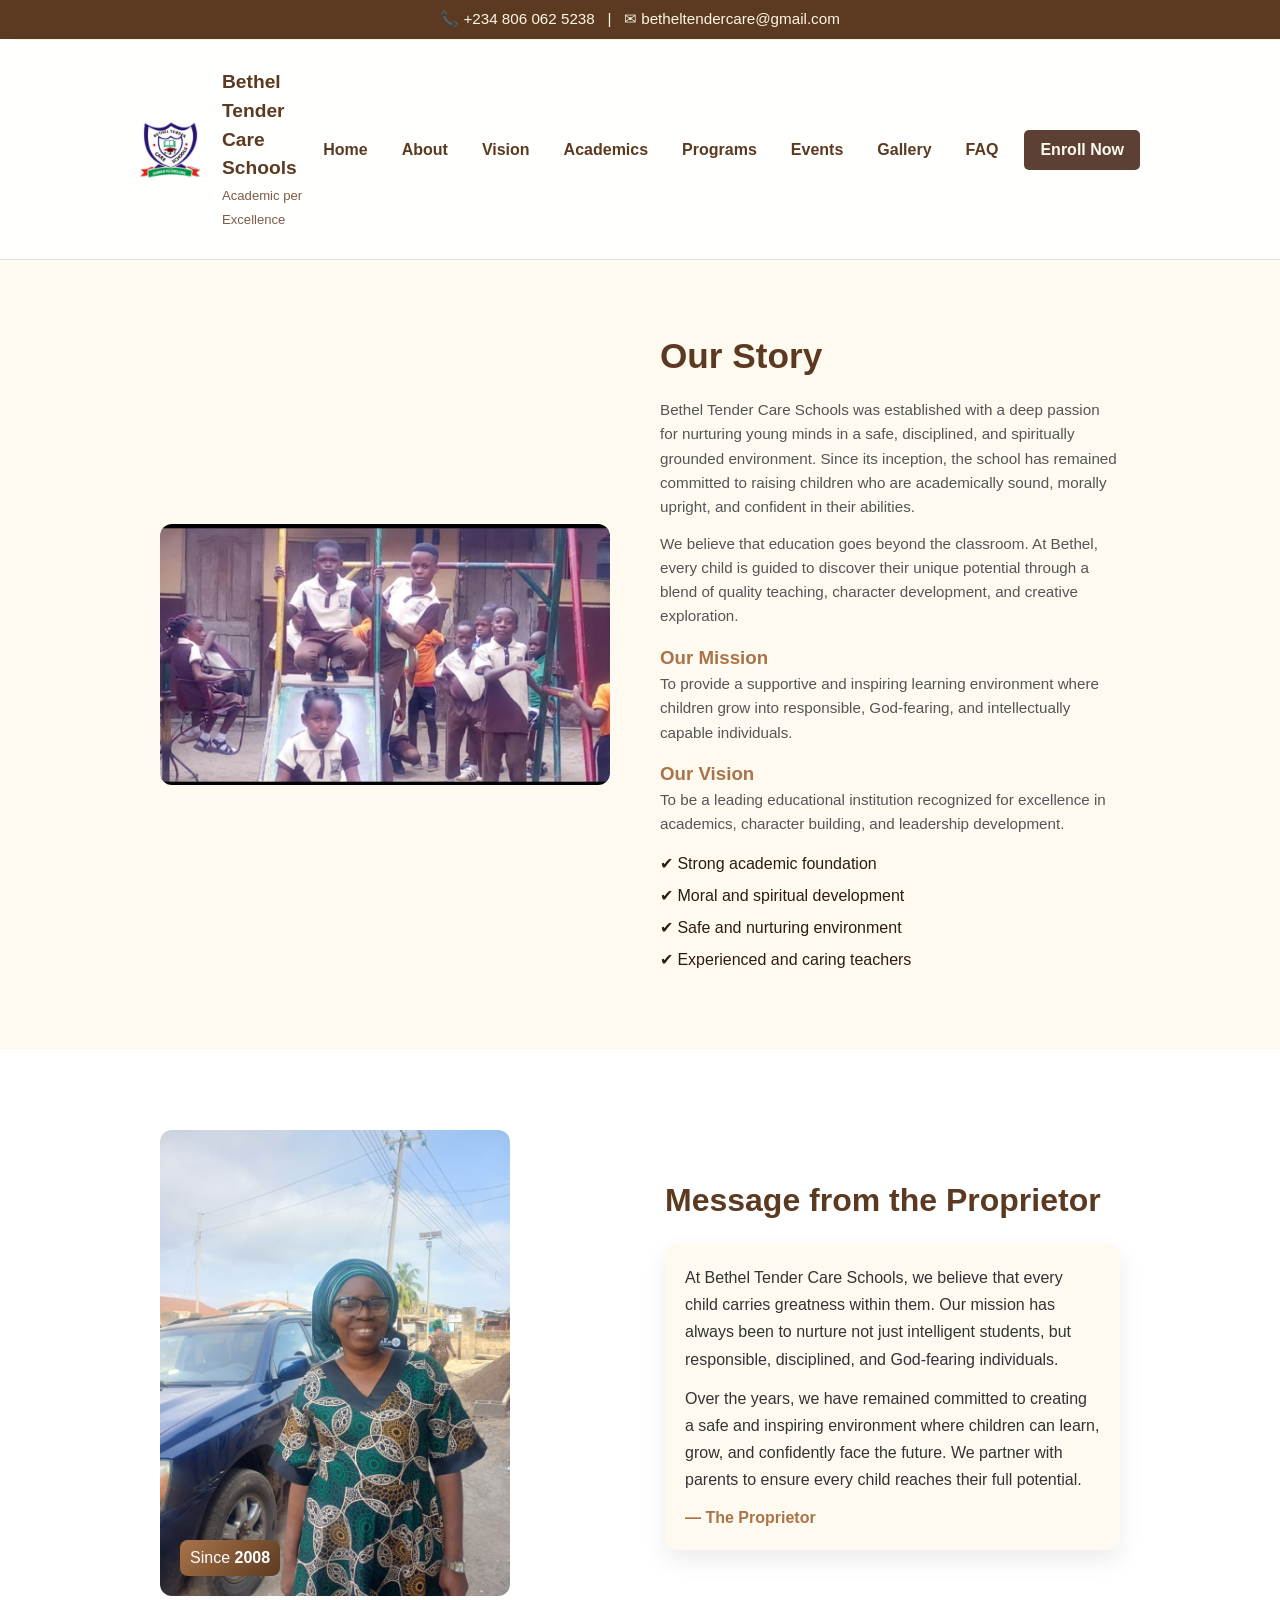
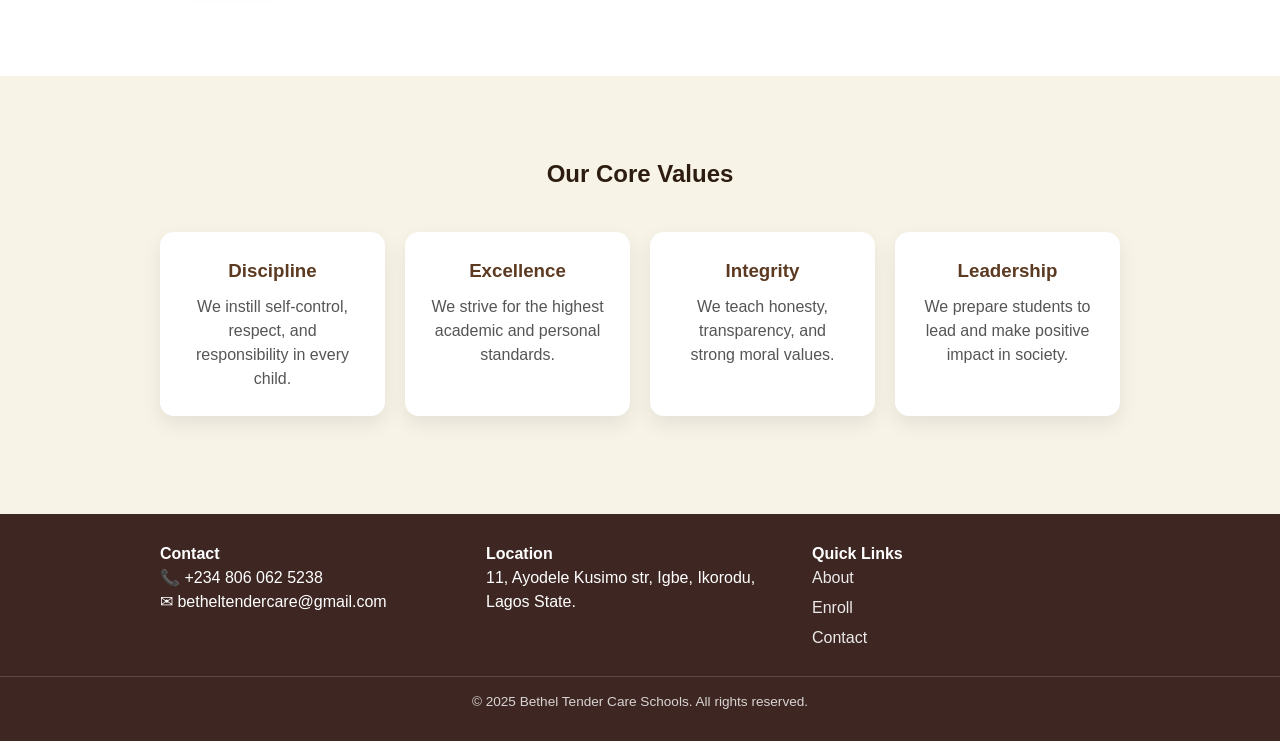
==== commit 0b29900e: "update" ====
--- a/about.html
+++ b/about.html
@@ -31,14 +31,14 @@
 
       <nav id="mainNav" class="nav">
         <ul>
-          <li><a href="#hero">Home</a></li>
-          <li><a href="#about">About</a></li>
-          <li><a href="#vision">Vision</a></li>
-          <li><a href="#academics">Academics</a></li>
-          <li><a href="#programs">Programs</a></li>
-          <li><a href="#events">Events</a></li>
-          <li><a href="#gallery">Gallery</a></li>
-          <li><a href="#faq">FAQ</a></li>
+          <li><a href="index.html">Home</a></li>
+          <li><a href="index.html#about">About</a></li>
+          <li><a href="index.html#vision">Vision</a></li>
+          <li><a href="index.html#academics">Academics</a></li>
+          <li><a href="index.html#programs">Programs</a></li>
+          <li><a href="index.html#events">Events</a></li>
+          <li><a href="index.html#gallery">Gallery</a></li>
+          <li><a href="index.html#faq">FAQ</a></li>
           <li><a class="cta" href="enroll.html">Enroll Now</a></li>
         </ul>
       </nav>
@@ -188,5 +188,8 @@
       &copy; 2025 Bethel Tender Care Schools. All rights reserved.
     </div>
   </footer>
+ 
+  <script src="script.js"></script>
+
 </body>
 </html>
--- a/styleabt.css
+++ b/styleabt.css
@@ -1,7 +1,12 @@
+html, body {
+  margin: 0;
+  padding: 0;
+}
+
 /* ===== Base Reset ===== */
 * {
   box-sizing: border-box;
-  margin: 0;
+    margin: 0;
   padding: 0;
   font-family: "Segoe UI", Arial, sans-serif;
 }
@@ -10,15 +15,22 @@
   background: #fffaf0; /* cream background */
   color: #3e2b20;      /* dark cocoa text */
   line-height: 1.6;
+   margin: 0;
 }
 
 /* ===== Top Bar ===== */
 .top-bar {
-  background: #4e342e; /* chocolate */
-  color: #fdf6e3;      /* cream text */
+  background: #4e342e;
+  color: #fdf6e3;
   font-size: 0.9rem;
   padding: 0.5rem 0;
   text-align: center;
+
+  position: fixed;
+  top: 0;
+  left: 0;
+  width: 100%;
+  z-index: 1000;
 }
 
 /* ===== Header ===== */
@@ -26,7 +38,10 @@
   background: #fff;
   border-bottom: 2px solid #eee;
   padding: 1rem 0;
-}
+  margin: 0;
+  margin-top: 40px;
+}
+
 
 .header-inner {
   display: flex;
@@ -69,6 +84,7 @@
   padding: 0.5rem 1rem;
   border-radius: 5px;
 }
+
 
 /* ===== Base / Reset ===== */
 :root{
@@ -351,12 +367,29 @@
   align-items: center;
 }
 
-/* Image */
+.bio-content {
+  max-width: 500px;
+}
+
+.bio-content p {
+  margin-bottom: 12px;
+  color: #555;
+}
+
+.bio-content h1 {
+  margin-bottom: 10px;
+}
+
+.bio-content h3 {
+  margin-top: 20px;
+}
+
 .bio-image img {
-  height: 300px;
-  max-width: 500px;
-  margin: 0 auto;
-  display: block;
+  width: 100%;
+  max-width: 450px;
+  height: auto;
+  object-fit: cover;
+  border-radius: 12px;
 }
 
 /* Text */
@@ -412,10 +445,9 @@
 }
 
 .founder-image img {
-  height: 320px;
-  max-width: 420px;
-  margin: 0 auto;
-  display: block;
+  width: 100%;
+  max-width: 350px;
+  border-radius: 12px;
 }
 
 /* Content */
@@ -425,13 +457,11 @@
   margin-bottom: 20px;
 }
 
-/* Speech Card */
 .speech-card {
   background: #fffaf0;
-  padding: 18px;
+  padding: 20px;
   border-radius: 12px;
-  box-shadow: 0 10px 30px rgba(0,0,0,0.08);
-  position: relative;
+  box-shadow: 0 10px 25px rgba(0,0,0,0.08);
 }
 
 /* Speech bubble effect */
@@ -468,9 +498,7 @@
 }
 
 .values-section h2 {
-  font-size: 2rem;
-  color: #5c3a21;
-  margin-bottom: 30px;
+  margin-bottom: 40px;
 }
 
 /* Grid */
@@ -544,4 +572,18 @@
 
 .since-badge strong {
   font-size: 1rem;
+}
+
+img {
+  max-width: 100%;
+  display: block;
+}
+
+.copyright {
+  text-align: center;
+  margin-top: 20px;
+  padding-top: 15px;
+  border-top: 1px solid rgba(255,255,255,0.2);
+  font-size: 0.85rem;
+  opacity: 0.8;
 }
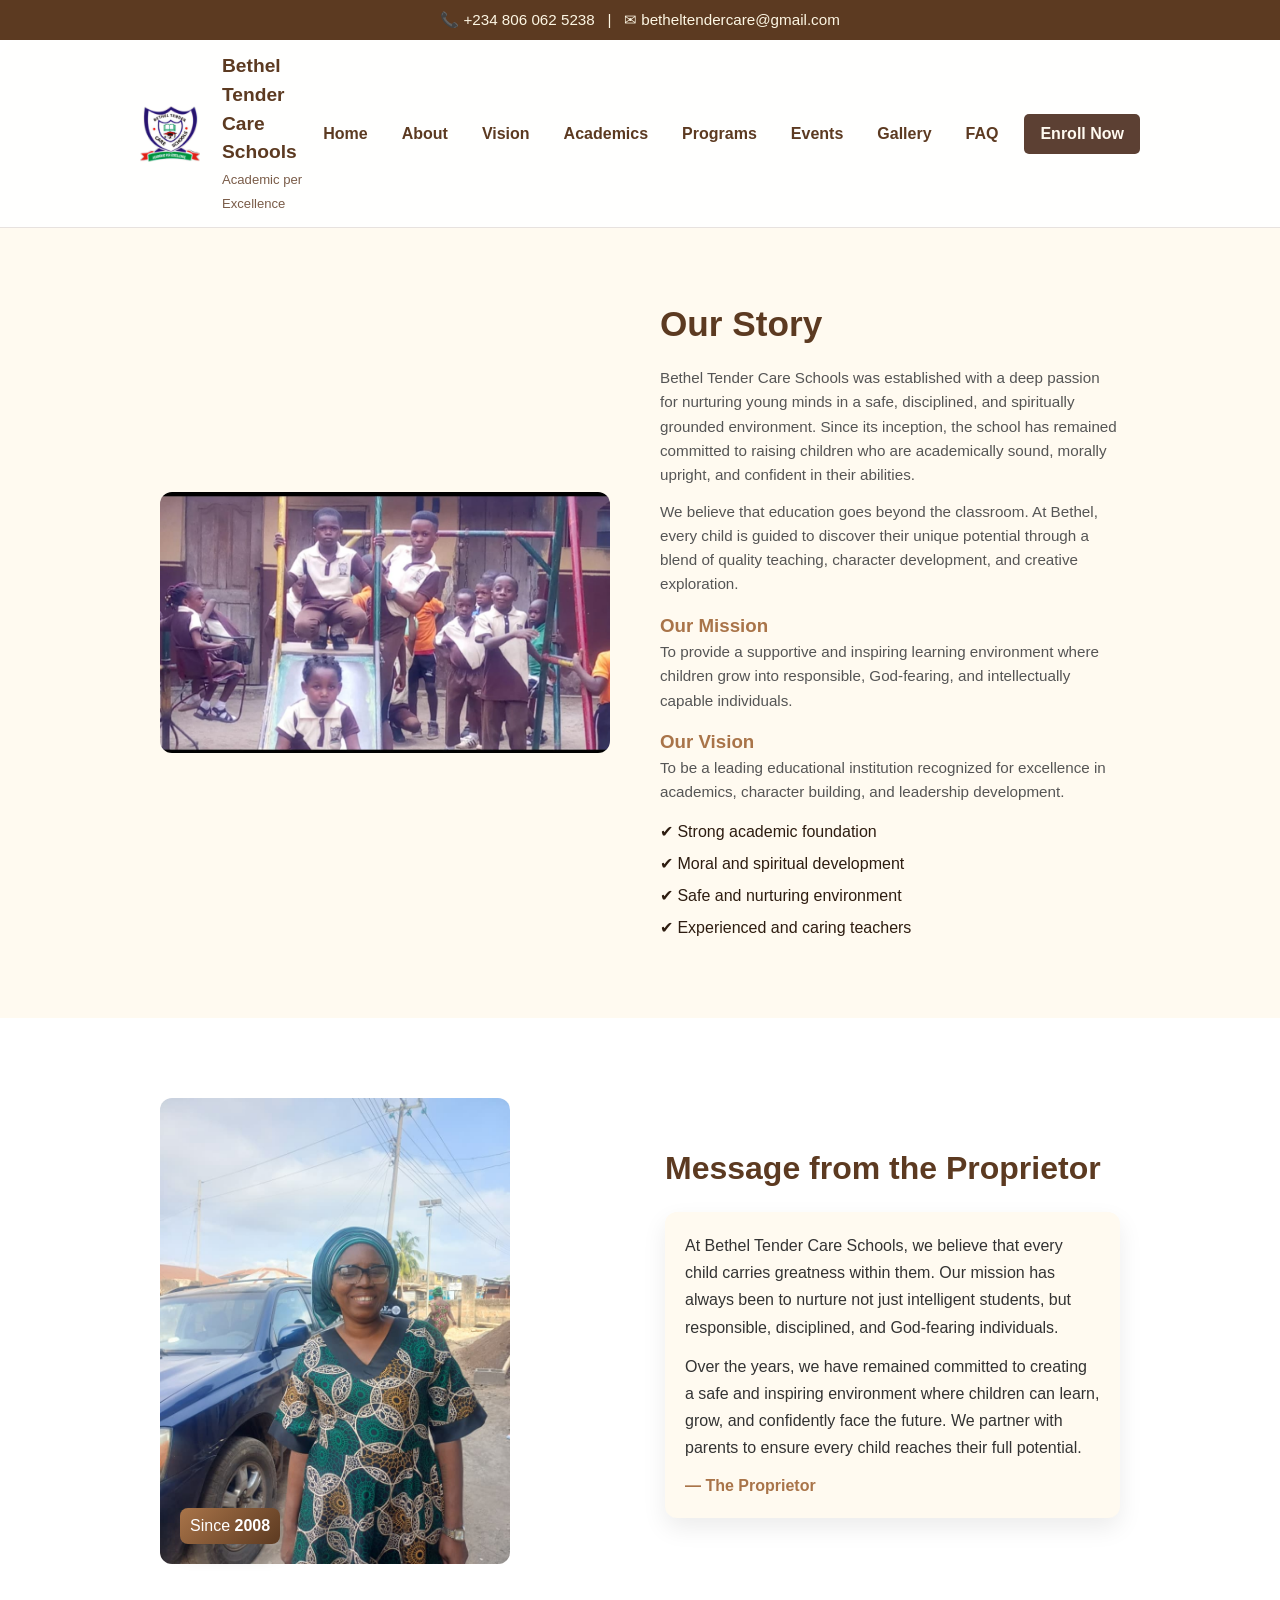
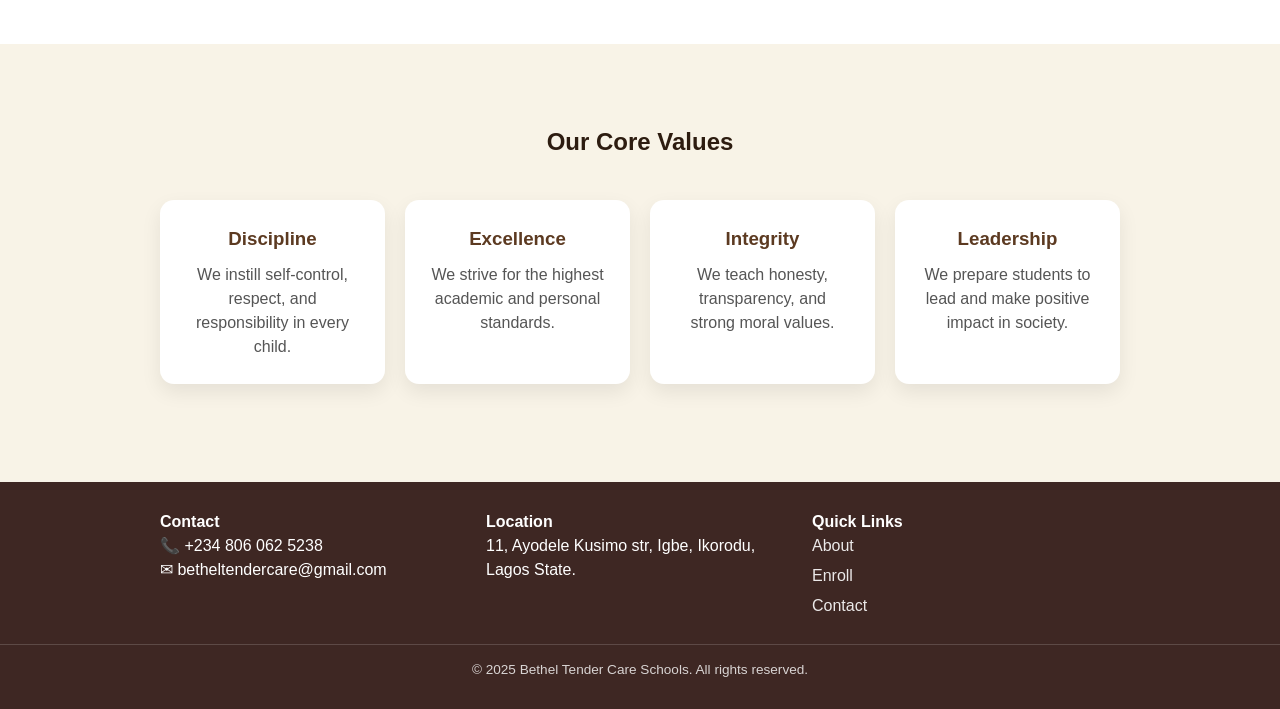
==== commit 868f851b: "update" ====
--- a/about.html
+++ b/about.html
@@ -25,9 +25,7 @@
         </div>
       </div>
 
-      <button id="navToggle" aria-expanded="false" aria-controls="mainNav" class="nav-toggle">
-        ☰
-      </button>
+      <button id="navToggle" class="nav-toggle">☰</button>
 
       <nav id="mainNav" class="nav">
         <ul>
--- a/styleabt.css
+++ b/styleabt.css
@@ -19,29 +19,46 @@
 }
 
 /* ===== Top Bar ===== */
-.top-bar {
-  background: #4e342e;
-  color: #fdf6e3;
-  font-size: 0.9rem;
-  padding: 0.5rem 0;
-  text-align: center;
-
-  position: fixed;
-  top: 0;
-  left: 0;
-  width: 100%;
+.top-bar{
+  background:var(--primary);
+  color:#fdf6e3;
+  font-size:0.95rem;
+  padding: 10px 0;
+  position: sticky;
+  justify-content: center;
+  height: var(--topbar-height);
+  display: flex;
+  align-items: center;
+  top: 0;            /* 🔥 REQUIRED */
+  left: 0;           /* 🔥 FIXES LEFT GAP */
+  width: 100%;       /* 🔥 FULL WIDTH */
   z-index: 1000;
 }
-
-/* ===== Header ===== */
-.site-header {
-  background: #fff;
-  border-bottom: 2px solid #eee;
-  padding: 1rem 0;
-  margin: 0;
-  margin-top: 40px;
-}
-
+.top-bar .container{display:flex;justify-content:center;align-items:center}
+
+/* ===== Header & Nav ===== */
+.site-header{background:rgba(255,255,255,0.95);position:sticky;top: var(--topbar-height);z-index:999;border-bottom:1px solid rgba(92,64,51,0.15)}
+.header-inner{display:flex;align-items:center;justify-content:space-between;padding:12px 0}
+.brand{display:flex;align-items:center;gap:12px}
+.logo{height:56px;width:auto}
+.school-name{font-weight:700;color:var(--primary);display:block}
+.tagline{font-size:0.82rem;color:var(--muted)}
+.nav{display:flex}
+.nav ul{display:flex;gap:18px;align-items:center;list-style:none}
+.nav a{color:var(--primary);text-decoration:none;font-weight:600;padding:6px 8px;border-radius:6px;transition:all .18s}
+.nav a:hover{background:rgba(92,64,51,0.08)}
+.nav .cta {
+    background: var(--primary);
+    color:#fdf6e3;
+    padding: 8px 20px;
+    border-radius: 8px;
+    white-space: nowrap;
+    display: inline-flex;
+    align-items: center;
+    justify-content: center;
+    height: 40px;
+}
+.nav-toggle{display:none;background:none;border:0;font-size:1.4rem}
 
 .header-inner {
   display: flex;
@@ -94,6 +111,7 @@
   --bg:#fffaf0;            /* cream */
   --glass: rgba(255,255,255,0.85);
   --card-shadow: 0 8px 20px rgba(92,64,51,0.08);
+ --topbar-height: 40px;
 }
 *{box-sizing:border-box;margin:0;padding:0}
 body{
@@ -447,7 +465,11 @@
 .founder-image img {
   width: 100%;
   max-width: 350px;
+  height: auto;              /* 🔥 THIS FIXES COMPRESSION */
+  object-fit: cover;
   border-radius: 12px;
+  display: flex;
+  justify-content: center;
 }
 
 /* Content */
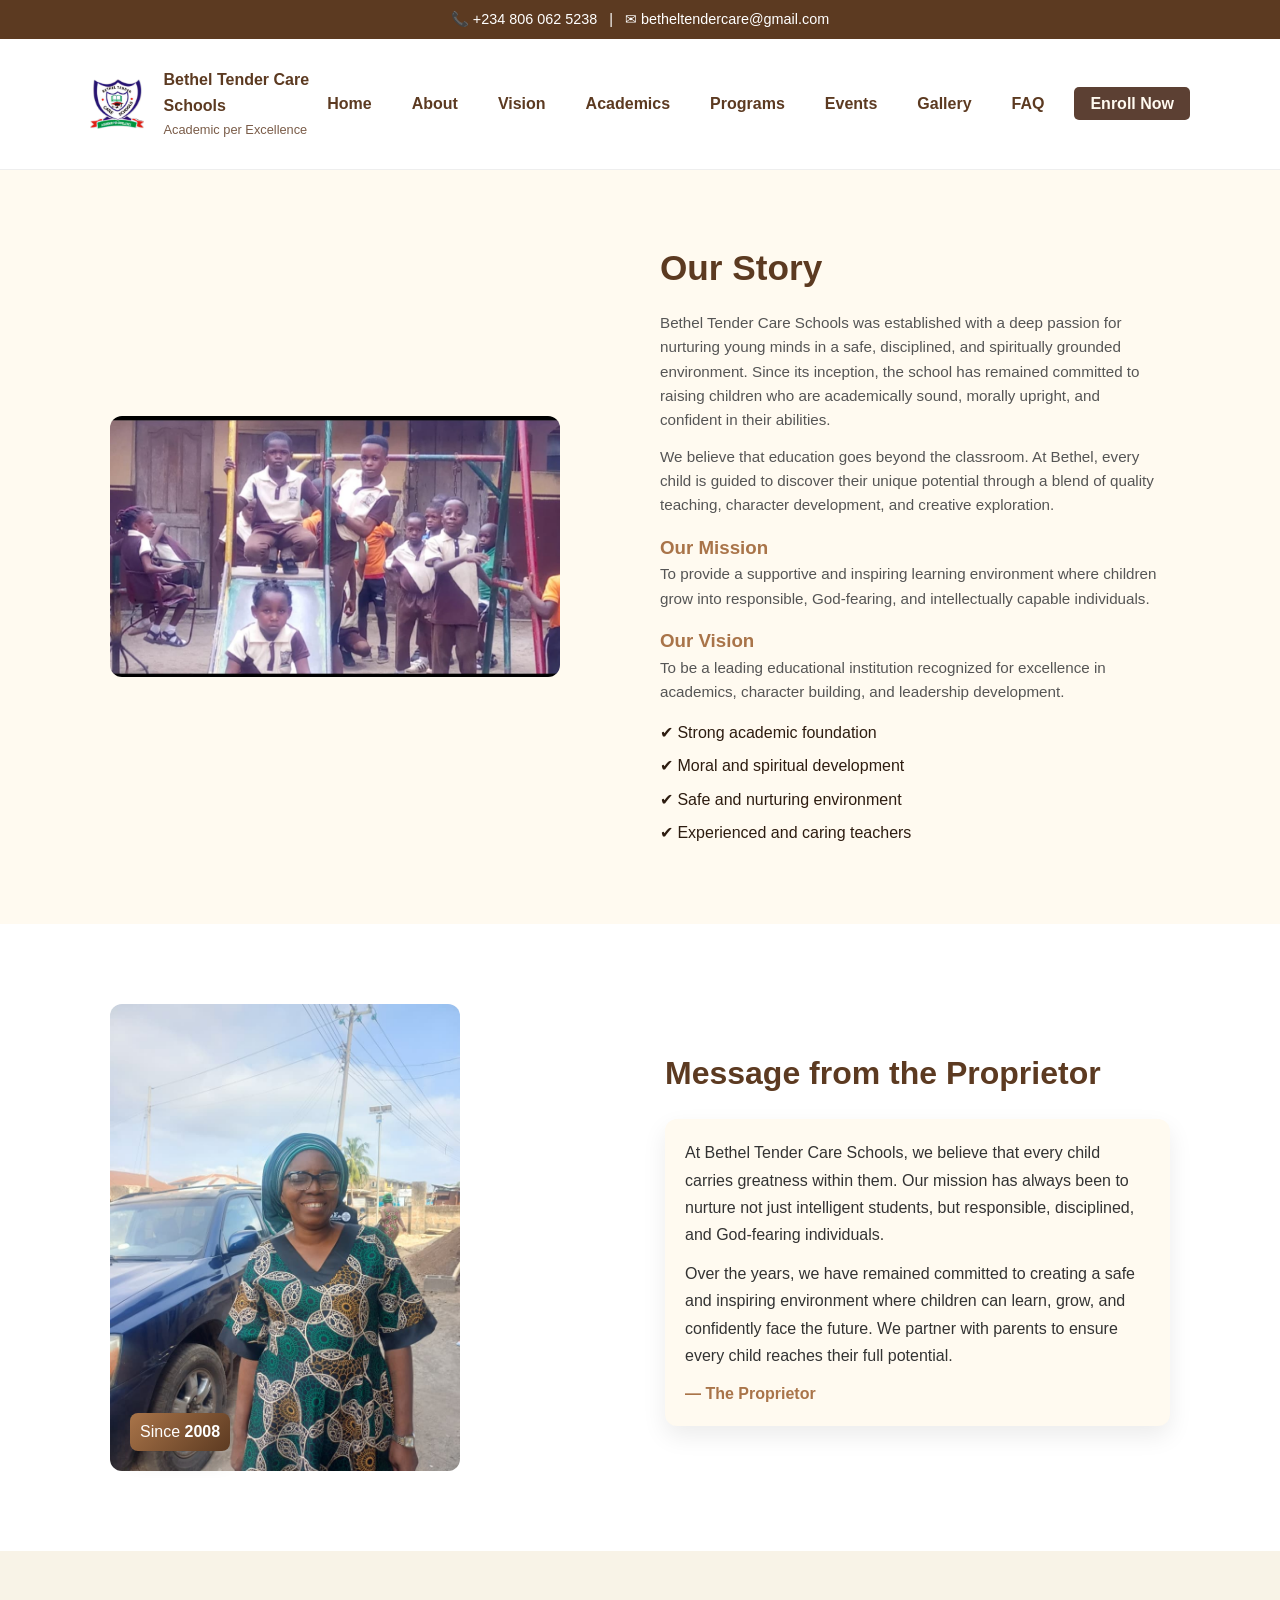
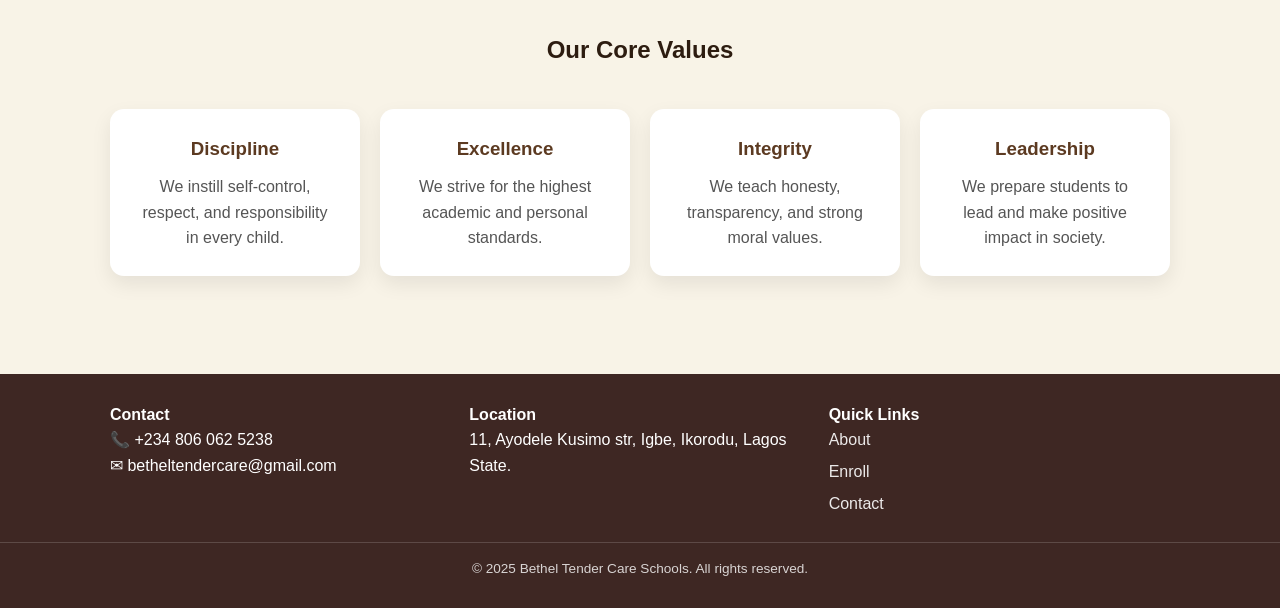
==== commit b114947b: "update" ====
--- a/about.html
+++ b/about.html
@@ -187,7 +187,7 @@
     </div>
   </footer>
  
-  <script src="script.js"></script>
+  <script src="about.js"></script>
 
 </body>
 </html>
--- a/styleabt.css
+++ b/styleabt.css
@@ -1,12 +1,7 @@
-html, body {
-  margin: 0;
-  padding: 0;
-}
-
 /* ===== Base Reset ===== */
 * {
   box-sizing: border-box;
-    margin: 0;
+  margin: 0;
   padding: 0;
   font-family: "Segoe UI", Arial, sans-serif;
 }
@@ -15,50 +10,14 @@
   background: #fffaf0; /* cream background */
   color: #3e2b20;      /* dark cocoa text */
   line-height: 1.6;
-   margin: 0;
-}
-
-/* ===== Top Bar ===== */
-.top-bar{
-  background:var(--primary);
-  color:#fdf6e3;
-  font-size:0.95rem;
-  padding: 10px 0;
-  position: sticky;
-  justify-content: center;
-  height: var(--topbar-height);
-  display: flex;
-  align-items: center;
-  top: 0;            /* 🔥 REQUIRED */
-  left: 0;           /* 🔥 FIXES LEFT GAP */
-  width: 100%;       /* 🔥 FULL WIDTH */
-  z-index: 1000;
-}
-.top-bar .container{display:flex;justify-content:center;align-items:center}
-
-/* ===== Header & Nav ===== */
-.site-header{background:rgba(255,255,255,0.95);position:sticky;top: var(--topbar-height);z-index:999;border-bottom:1px solid rgba(92,64,51,0.15)}
-.header-inner{display:flex;align-items:center;justify-content:space-between;padding:12px 0}
-.brand{display:flex;align-items:center;gap:12px}
-.logo{height:56px;width:auto}
-.school-name{font-weight:700;color:var(--primary);display:block}
-.tagline{font-size:0.82rem;color:var(--muted)}
-.nav{display:flex}
-.nav ul{display:flex;gap:18px;align-items:center;list-style:none}
-.nav a{color:var(--primary);text-decoration:none;font-weight:600;padding:6px 8px;border-radius:6px;transition:all .18s}
-.nav a:hover{background:rgba(92,64,51,0.08)}
-.nav .cta {
-    background: var(--primary);
-    color:#fdf6e3;
-    padding: 8px 20px;
-    border-radius: 8px;
-    white-space: nowrap;
-    display: inline-flex;
-    align-items: center;
-    justify-content: center;
-    height: 40px;
-}
-.nav-toggle{display:none;background:none;border:0;font-size:1.4rem}
+}
+
+/* ===== Header ===== */
+.site-header {
+  background: #fff;
+  border-bottom: 2px solid #eee;
+  padding: 1rem 0;
+}
 
 .header-inner {
   display: flex;
@@ -69,17 +28,26 @@
 .brand {
   display: flex;
   align-items: center;
+}
+
+.brand-text {
+  display: flex;
+  flex-direction: column;
 }
 
 .logo {
   height: 50px;
   margin-right: 10px;
 }
-
 .school-name {
   font-weight: bold;
-  font-size: 1.2rem;
-  color: #5c4033; /* chocolate */
+  color: var(--primary);
+}
+
+.tagline {
+  font-size: 0.8rem;
+  color: var(--muted);
+  margin-top: 2px;
 }
 
 /* ===== Navigation ===== */
@@ -101,86 +69,119 @@
   padding: 0.5rem 1rem;
   border-radius: 5px;
 }
-
-
-/* ===== Base / Reset ===== */
-:root{
-  --primary:#5c4033;       /* chocolate */
-  --accent:#d2b48c;        /* tan/cream accent */
-  --muted:#7a6a5a;         /* cocoa muted */
-  --bg:#fffaf0;            /* cream */
-  --glass: rgba(255,255,255,0.85);
-  --card-shadow: 0 8px 20px rgba(92,64,51,0.08);
- --topbar-height: 40px;
-}
-*{box-sizing:border-box;margin:0;padding:0}
-body{
-  font-family: "Segoe UI", Roboto, system-ui, -apple-system, "Helvetica Neue", Arial;
-  color:#2d1c10;
+/* ===== ROOT VARIABLES ===== */
+:root {
+  --primary: #5c3a21;
+  --accent: #a97449;
+  --bg: #f8f3e7;
+  --muted: #7a5c48;
+  --card-shadow: 0 4px 12px rgba(0,0,0,0.1);
+}
+
+/* ===== RESET ===== */
+* {
+  margin: 0;
+  padding: 0;
+  box-sizing: border-box;
+}
+
+body {
+  font-family: "Segoe UI", sans-serif;
   background: var(--bg);
-  -webkit-font-smoothing:antialiased;
-  -moz-osx-font-smoothing:grayscale;
-  line-height:1.5;
-}
-.container{max-width:1000px;margin:0 auto;padding:0 20px}
-
-/* ===== Top Bar ===== */
-.top-bar{
-  background:var(--primary);
-  color:#fdf6e3;
-  font-size:0.95rem;
-  padding:8px 0;
-}
-.top-bar .container{display:flex;justify-content:center;align-items:center}
-
-/* ===== Header & Nav ===== */
-.site-header{background:rgba(255,255,255,0.95);position:sticky;top:0;z-index:999;border-bottom:1px solid rgba(92,64,51,0.15)}
-.header-inner{display:flex;align-items:center;justify-content:space-between;padding:12px 0}
-.brand{display:flex;align-items:center;gap:12px}
-.logo{height:56px;width:auto}
-.school-name{font-weight:700;color:var(--primary);display:block}
-.tagline{font-size:0.82rem;color:var(--muted)}
-.nav{display:flex}
-.nav ul{display:flex;gap:18px;align-items:center;list-style:none}
-.nav a{color:var(--primary);text-decoration:none;font-weight:600;padding:6px 8px;border-radius:6px;transition:all .18s}
-.nav a:hover{background:rgba(92,64,51,0.08)}
+  color: #2d1c10;
+  line-height: 1.6;
+}
+
+.container {
+  max-width: 1100px;
+  margin: 0 auto;
+  padding: 0 20px;
+}
+
+/* ===== TOP BAR ===== */
+.top-bar {
+  background: var(--primary);
+  color: #fff;
+  font-size: 0.9rem;
+  padding: 8px 0;
+  text-align: center;
+
+  position: sticky;
+  top: 0;
+  z-index: 1000;
+}
+
+/* ===== HEADER ===== */
+.site-header {
+  background: #fff;
+  border-bottom: 1px solid #eee;
+
+  position: sticky;
+  top: 0;
+  z-index: 1001;
+}
+
+.header-inner {
+  display: flex;
+  justify-content: space-between;
+  align-items: center;
+  padding: 12px 0;
+}
+
+.brand {
+  display: flex;
+  align-items: center;
+  gap: 10px;
+}
+
+.logo {
+  height: 50px;
+}
+
+.school-name {
+  font-weight: bold;
+  color: var(--primary);
+}
+
+/* ===== NAV ===== */
+.nav ul {
+  list-style: none;
+  display: flex;
+  gap: 20px;
+  transition: all 0.3s ease;
+}
+
+
+.nav a {
+  text-decoration: none;
+  color: var(--primary);
+  font-weight: 600;
+  padding: 6px 10px;
+  border-radius: 6px;
+}
+
+.nav a:hover {
+  background: rgba(0,0,0,0.05);
+}
+
 .nav .cta {
-    background: var(--primary);
-    color:#fdf6e3;
-    padding: 8px 20px;
-    border-radius: 8px;
-    white-space: nowrap;
-    display: inline-flex;
-    align-items: center;
-    justify-content: center;
-    height: 40px;
-}
-.nav-toggle{display:none;background:none;border:0;font-size:1.4rem}
-
-:root {
-  --primary: #5c3a21;   /* Chocolate */
-  --accent: #a97449;    /* Lighter chocolate for buttons/accents */
-  --bg: #f8f3e7;        /* Cream background */
-  --muted: #7a5c48;     /* Muted brown text */
-  --card-shadow: 0 2px 8px rgba(0,0,0,0.12);
-}
-
-/* ===== HERO (parallax-ready) ===== */
-.hero {
-  min-height: 80vh;
-  display: flex; align-items: center; justify-content: center; text-align: center;
-  background-image: url('main.jpg'); /* REPLACE with your hero image */
-  background-size: cover; background-position: center;
-  position: relative; color: #f8f3e7; padding: 60px 20px;
-}
-.hero::before {
-  background: rgba(0,0,0,0.5);
-}
-
-.hero-inner { position: relative; z-index: 2; max-width: 980px; }
-.hero-title { font-size: clamp(1.8rem, 4.2vw, 3.6rem); margin-bottom: 12px; font-weight: 800; letter-spacing: -0.02em; }
-.hero-sub { font-size: 1.05rem; margin-bottom: 22px; opacity: 0.95; }
-.hero-ctas { display: flex; gap: 12px; justify-content: center; flex-wrap: wrap; }
+  background: var(--primary);
+  color: #fff;
+  padding: 8px 18px;
+  border-radius: 6px;
+  white-space: nowrap;
+}
+
+/* ===== HAMBURGER ===== */
+.nav-toggle {
+  display: none;
+  font-size: 1.5rem;
+  background: none;
+  border: none;
+  cursor: pointer;
+}
+
+
 
 /* button styles */
 .btn { display: inline-block; padding: 10px 18px; border-radius: 8px; text-decoration: none; font-weight: 700; }
@@ -197,176 +198,13 @@
 .section h2 { font-size: 1.6rem; color: var(--primary); margin-bottom: 12px; }
 .lead { color: var(--muted); margin-bottom: 18px; }
 
-/* ===== About grid ===== */
-.about-grid { display: grid; grid-template-columns: 1fr 1fr; gap: 28px; align-items: center; }
-.about-media img { width: 100%; height: 420px; object-fit: cover; border-radius: 12px; box-shadow: var(--card-shadow); }
-.list-check { margin: 14px 0 18px; list-style: none; padding-left: 0; }
-.list-check li { position: relative; padding-left: 28px; margin-bottom: 8px; }
-.list-check li:before { content: "✓"; position: absolute; left: 0; color: var(--accent); font-weight: 700; }
-
-/* ===== Features grid ===== */
-.features-grid { display: grid; grid-template-columns: repeat(auto-fit,minmax(220px,1fr)); gap: 18px; margin-top: 18px; }
-.feature { background: #fff; padding: 18px; border-radius: 10px; box-shadow: var(--card-shadow); text-align: center; }
-.feature img { width: 56px; height: 56px; margin-bottom: 12px; opacity: 0.95; }
-
-/* ===== Card grid ===== */
-.card-grid { display: grid; grid-template-columns: repeat(auto-fit,minmax(220px,1fr)); gap: 18px; margin-top: 18px; }
-.card { background: #fff; padding: 20px; border-radius: 10px; box-shadow: var(--card-shadow); }
-.prog { background: #fff; padding: 18px; border-radius: 10px; box-shadow: var(--card-shadow); }
-.card:hover, .feature:hover {
-  transform: translateY(-5px);
-  transition: 0.3s;
-}
-
-/* ===== Media row ===== */
-.media-row { display: flex; gap: 28px; align-items: center; }
-.media-row.reverse { flex-direction: row-reverse; }
-.media-left img, .media-right img { width: 100%; height: 320px; object-fit: cover; border-radius: 10px; box-shadow: var(--card-shadow); }
-.media-left, .media-right { flex: 1; }
-
-/* ===== Stats / counters ===== */
-.stats-grid { display: flex; gap: 18px; justify-content: space-between; margin-top: 18px; }
-.stat { background: #fff; padding: 18px; border-radius: 10px; text-align: center; flex: 1; box-shadow: var(--card-shadow); }
-.stat .count { font-size: 1.8rem; color: var(--primary); display: block; }
-
-/* ===== Gallery grid ===== */
-.gallery-grid { display: grid; grid-template-columns: repeat(auto-fit,minmax(220px,1fr)); gap: 12px; }
-.gallery-grid .gallery-item { width: 100%; height: 180px; object-fit: cover; border-radius: 8px; cursor: pointer; transition: transform .28s; box-shadow: var(--card-shadow); }
-.gallery-grid .gallery-item:hover { transform: translateY(-6px); }
-
-/* ===== Video wrap ===== */
-.video-wrap video { width: 100%; max-height: 520px; border-radius: 12px; box-shadow: var(--card-shadow); display: block; }
-
-/* ===== Testimonials stylings ===== */
-.testimonials {
-  text-align: center;
-  padding: 50px 20px;
-  background: #fdf5e6; /* cream background */
-}
-
-.testimonials h2 {
-  color: var(--primary);
-  margin-bottom: 20px;
-}
-
-.testimonial-container {
-  position: relative;
-  max-width: 700px;
-  margin: 0 auto;
-  min-height: 120px;
-}
-
-.testimonial {
-  display: none;
-  font-style: italic;
-  font-size: 1.1rem;
-  color: #3e2b20;
-}
-
-.testimonial.active {
-  display: block;
-  animation: fadeIn 0.7s ease-in-out;
-}
-
-.testimonial span {
-  display: block;
-  margin-top: 10px;
-  font-weight: bold;
-  color: var(--primary);
-}
-
-.testimonial-buttons {
-  margin-top: 15px;
-}
-
-.testimonial-buttons button {
-  background: var(--primary);
-  color: #fffaf0;
-  border: none;
-  padding: 8px 14px;
-  margin: 0 5px;
-  border-radius: 5px;
-  cursor: pointer;
-}
-
-.testimonial-buttons button:hover {
-  background: #3e2723; /* deeper chocolate */
-}
-
-@keyframes fadeIn {
-  from { opacity: 0; transform: translateY(10px); }
-  to { opacity: 1; transform: translateY(0); }
-}
-
-/* ===== Teachers grid ===== */
-.teacher-grid{display:grid;grid-template-columns:repeat(auto-fit,minmax(220px,1fr));gap:18px;margin-top:18px}
-.teacher-card{background:#fff;padding:18px;border-radius:10px;text-align:center;box-shadow:var(--card-shadow)}
-.teacher-card img{width:100%;height:220px;object-fit:cover;border-radius:8px;margin-bottom:12px}
-
-/* ===== Timeline & events ===== */
-.timeline{list-style:none;padding-left:0;margin-top:12px}
-.timeline li{background:#fff;padding:12px;border-radius:8px;margin-bottom:8px;box-shadow:var(--card-shadow)}
-.events-grid{display:grid;grid-template-columns:repeat(auto-fit,minmax(220px,1fr));gap:12px}
-.event-card{background:#fff;padding:16px;border-radius:8px;box-shadow:var(--card-shadow)}
-
-/* ===== Table ===== */
-.fees-table{width:100%;border-collapse:collapse;margin-top:12px}
-.fees-table th,.fees-table td{padding:12px;border:1px solid #eee;text-align:left}
-.muted{color:var(--muted);font-size:0.95rem}
-
-/* ===== FAQ accordion ===== */
-.faq-list{margin-top:12px}
-.faq-item{margin-bottom:8px}
-.faq-q{width:100%;text-align:left;padding:12px;background:#fff;border-radius:8px;border:1px solid rgba(0,0,0,0.04);cursor:pointer;font-weight:700}
-.faq-a{padding:12px 14px;background:#fff;border-radius:8px;border:1px solid rgba(0,0,0,0.04);display:none;margin-top:6px}
-
-/* ===== CTA Banner ===== */
-.cta-banner{background:linear-gradient(90deg,var(--accent),#f0c400);padding:36px 20px;text-align:center;border-radius:12px;margin:18px auto}
-.cta-banner .large{padding:14px 26px;font-size:1.05rem}
+
 
 /* ===== Footer ===== */
 .site-footer{background:#0b1b2b;color:#fff;padding:28px 0;margin-top:18px}
 .footer-grid{display:grid;grid-template-columns:repeat(auto-fit,minmax(180px,1fr));gap:18px}
 .footer-links{list-style:none;padding-left:0}
 .footer-links a{color:#fff;text-decoration:none;opacity:.9;display:block;margin-bottom:6px}
-
-/* ===== Utility classes ===== */
-.lead{font-size:1.02rem;color:var(--muted);margin-bottom:12px}
-
-/* ===== Lightbox (gallery) ===== */
-.lightbox{
-  position:fixed;inset:0;background:rgba(0,0,0,0.8);display:flex;align-items:center;justify-content:center;z-index:2000;opacity:0;pointer-events:none;transition:opacity .25s
-}
-.lightbox.visible{opacity:1;pointer-events:auto}
-.lightbox img{max-width:90%;max-height:90%;border-radius:8px;box-shadow:0 20px 60px rgba(0,0,0,0.6)}
-
-/* ===== Responsive ===== */
-@media (max-width:960px){
-  .about-grid{grid-template-columns:1fr}
-  .media-row{flex-direction:column}
-  .nav ul{display:none}
-  .nav-toggle{display:block}
-}
-@media (max-width:640px){
-  .hero-title{font-size:1.8rem}
-  .stat .count{font-size:1.2rem}
-  .gallery-grid .gallery-item{height:130px}
-  .media-left img,.media-right img{height:200px}
-}
-
-.nav ul.show {
-  display: flex;
-  flex-direction: column;
-  background: white;
-  position: absolute;
-  top: 70px;
-  right: 20px;
-  padding: 15px;
-  border-radius: 10px;
-  box-shadow: 0 10px 25px rgba(0,0,0,0.1);
-}
-
-
 /* ===== Footer ===== */
 .site-footer{background:#3e2723;color:#fff;padding:28px 0;margin-top:18px}
 .footer-links a{color:#fff;text-decoration:none;opacity:.9;display:block;margin-bottom:6px}
@@ -608,4 +446,27 @@
   border-top: 1px solid rgba(255,255,255,0.2);
   font-size: 0.85rem;
   opacity: 0.8;
+}
+
+@media (max-width: 768px) {
+  .nav-toggle {
+    display: block;
+  }
+
+  .nav ul {
+    display: none;
+    flex-direction: column;
+    background: #fff;
+    position: absolute;
+    top: 70px;
+    right: 20px;
+    width: 200px;
+    padding: 15px;
+    border-radius: 10px;
+    box-shadow: 0 10px 25px rgba(0,0,0,0.1);
+  }
+
+  .nav ul.show {
+    display: flex;
+  }
 }
